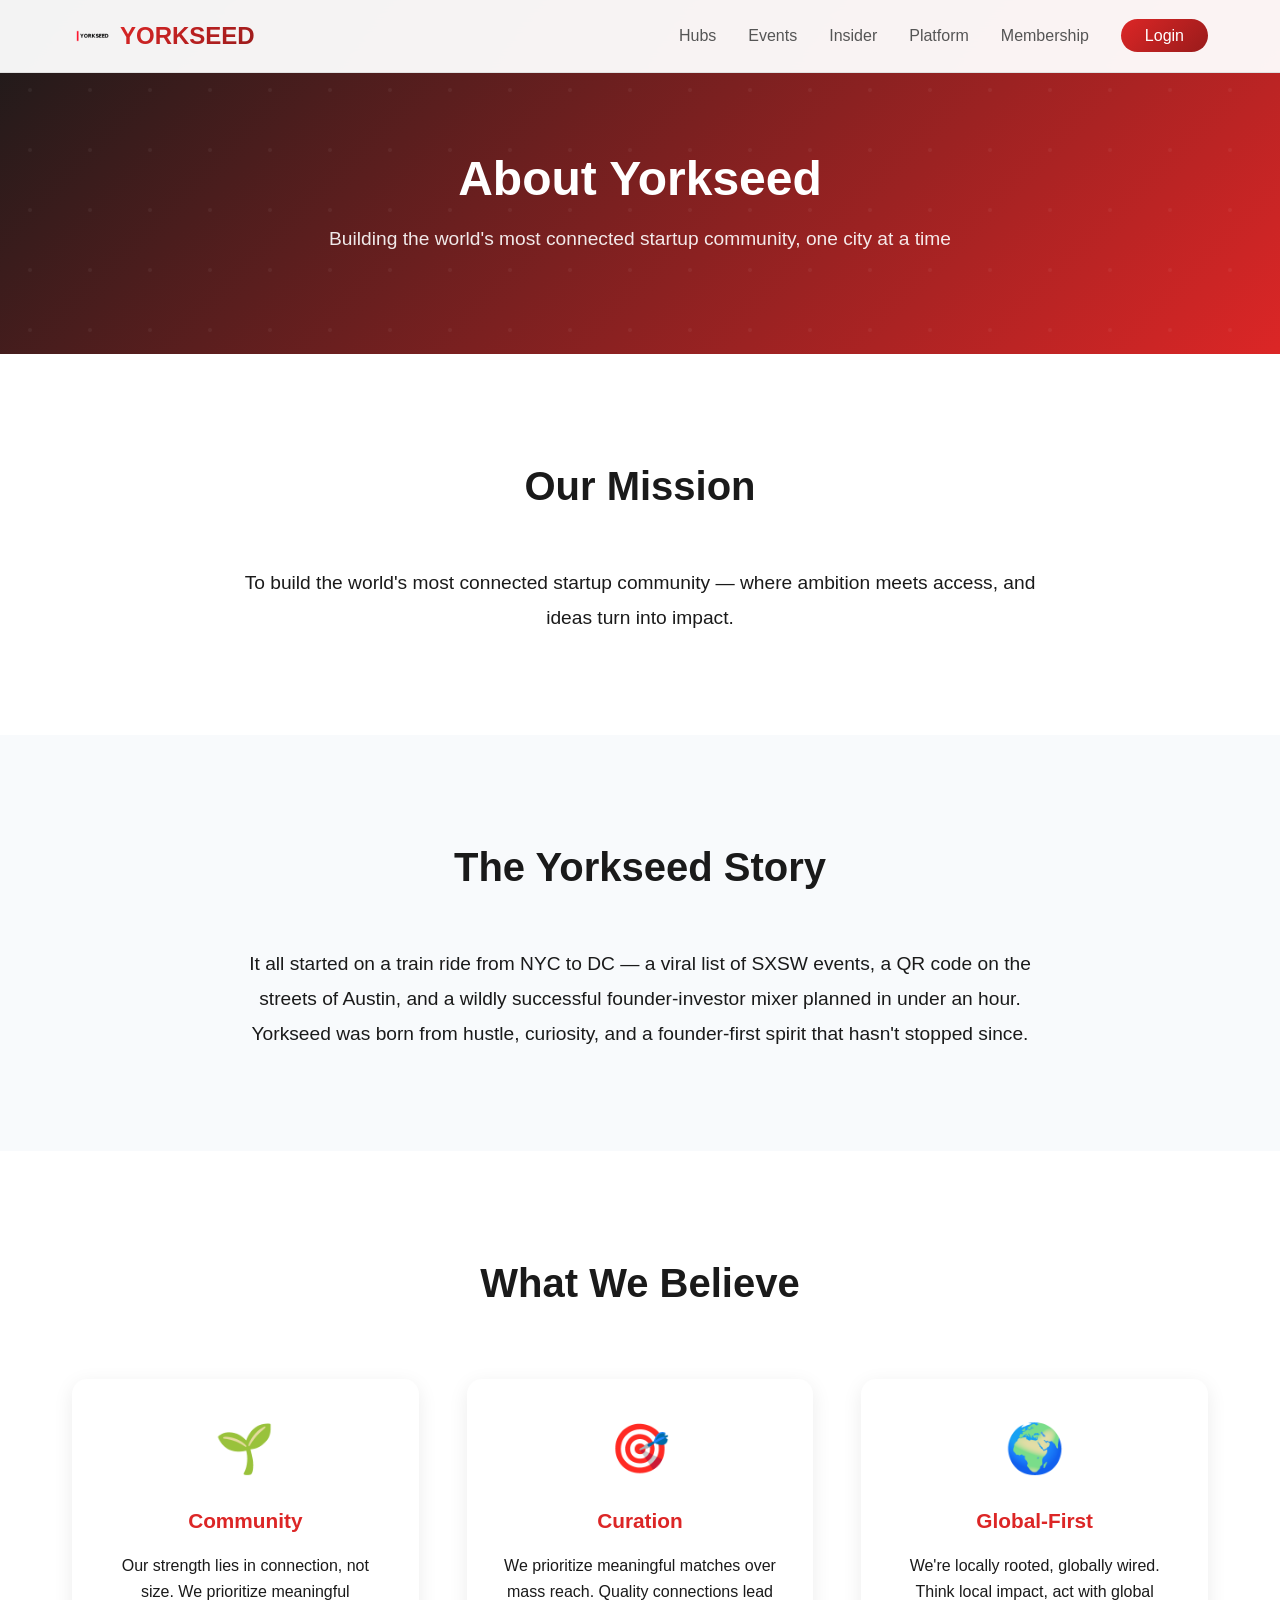
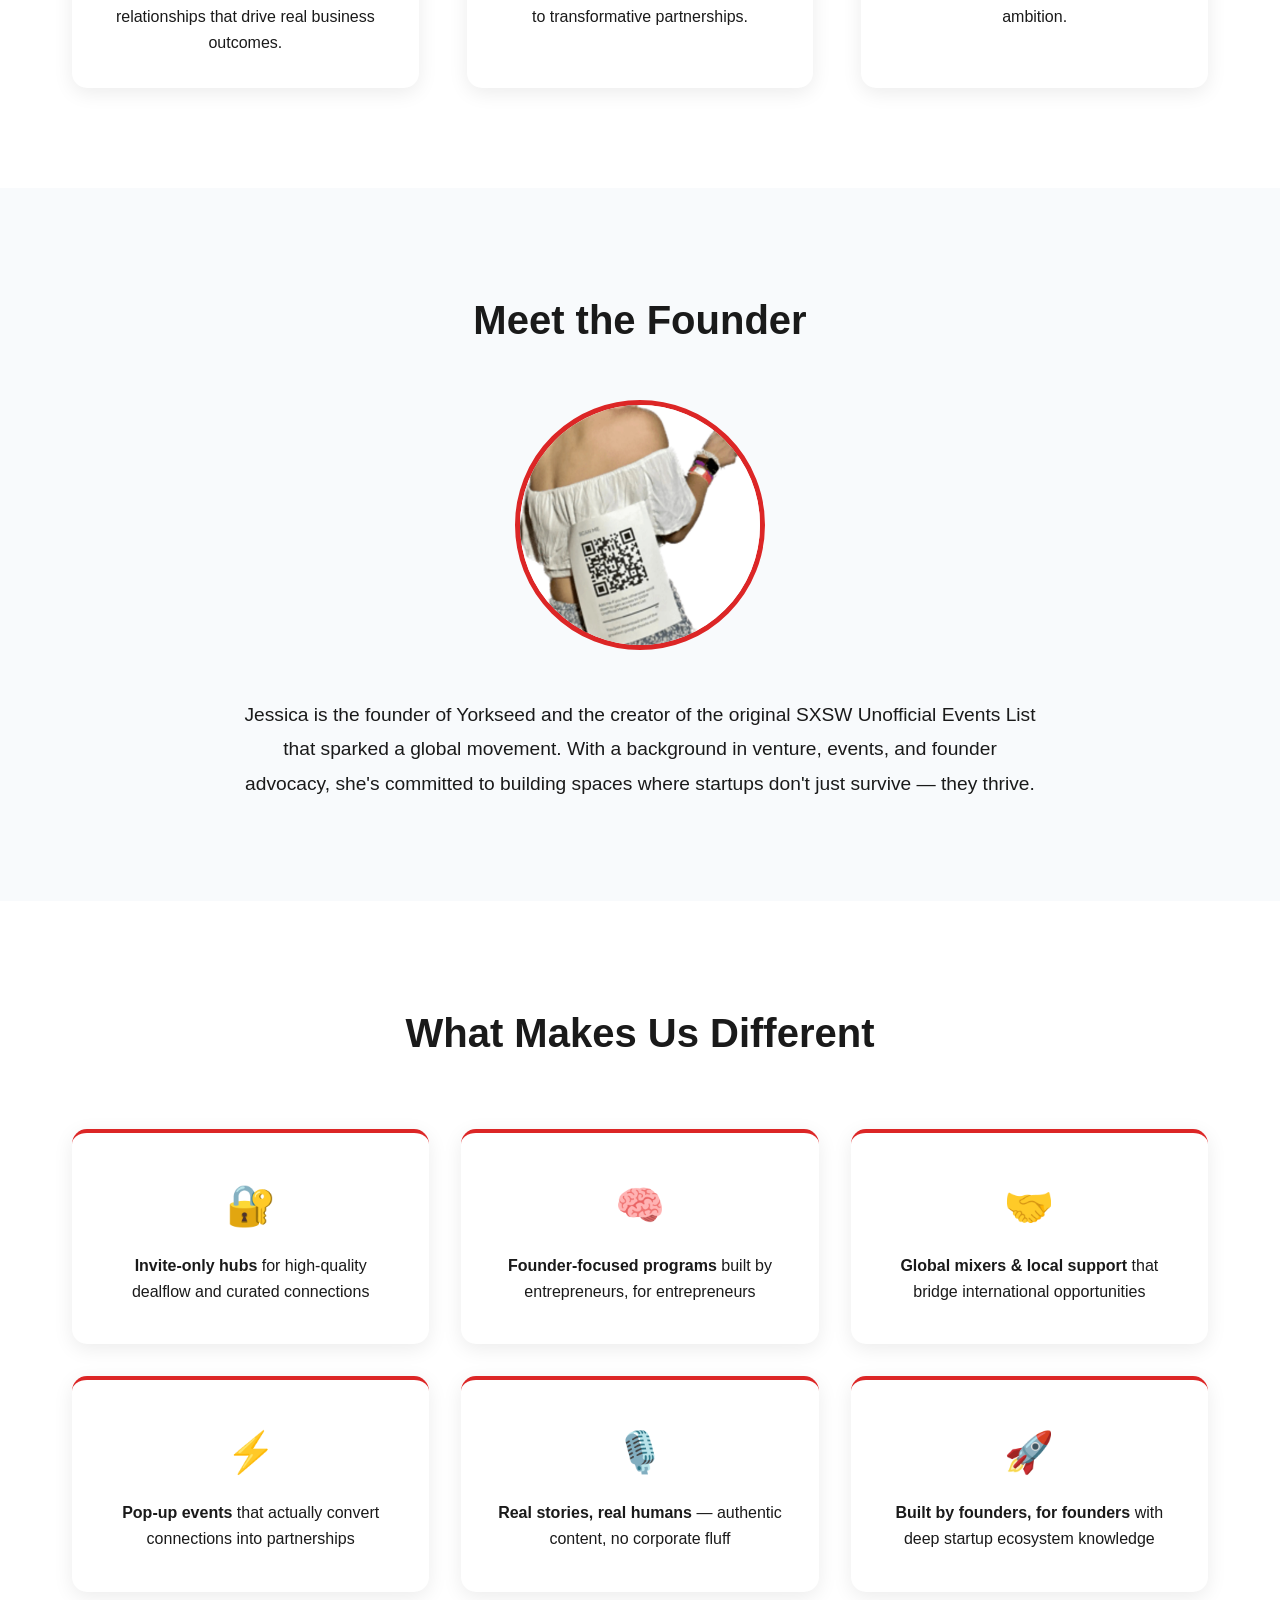
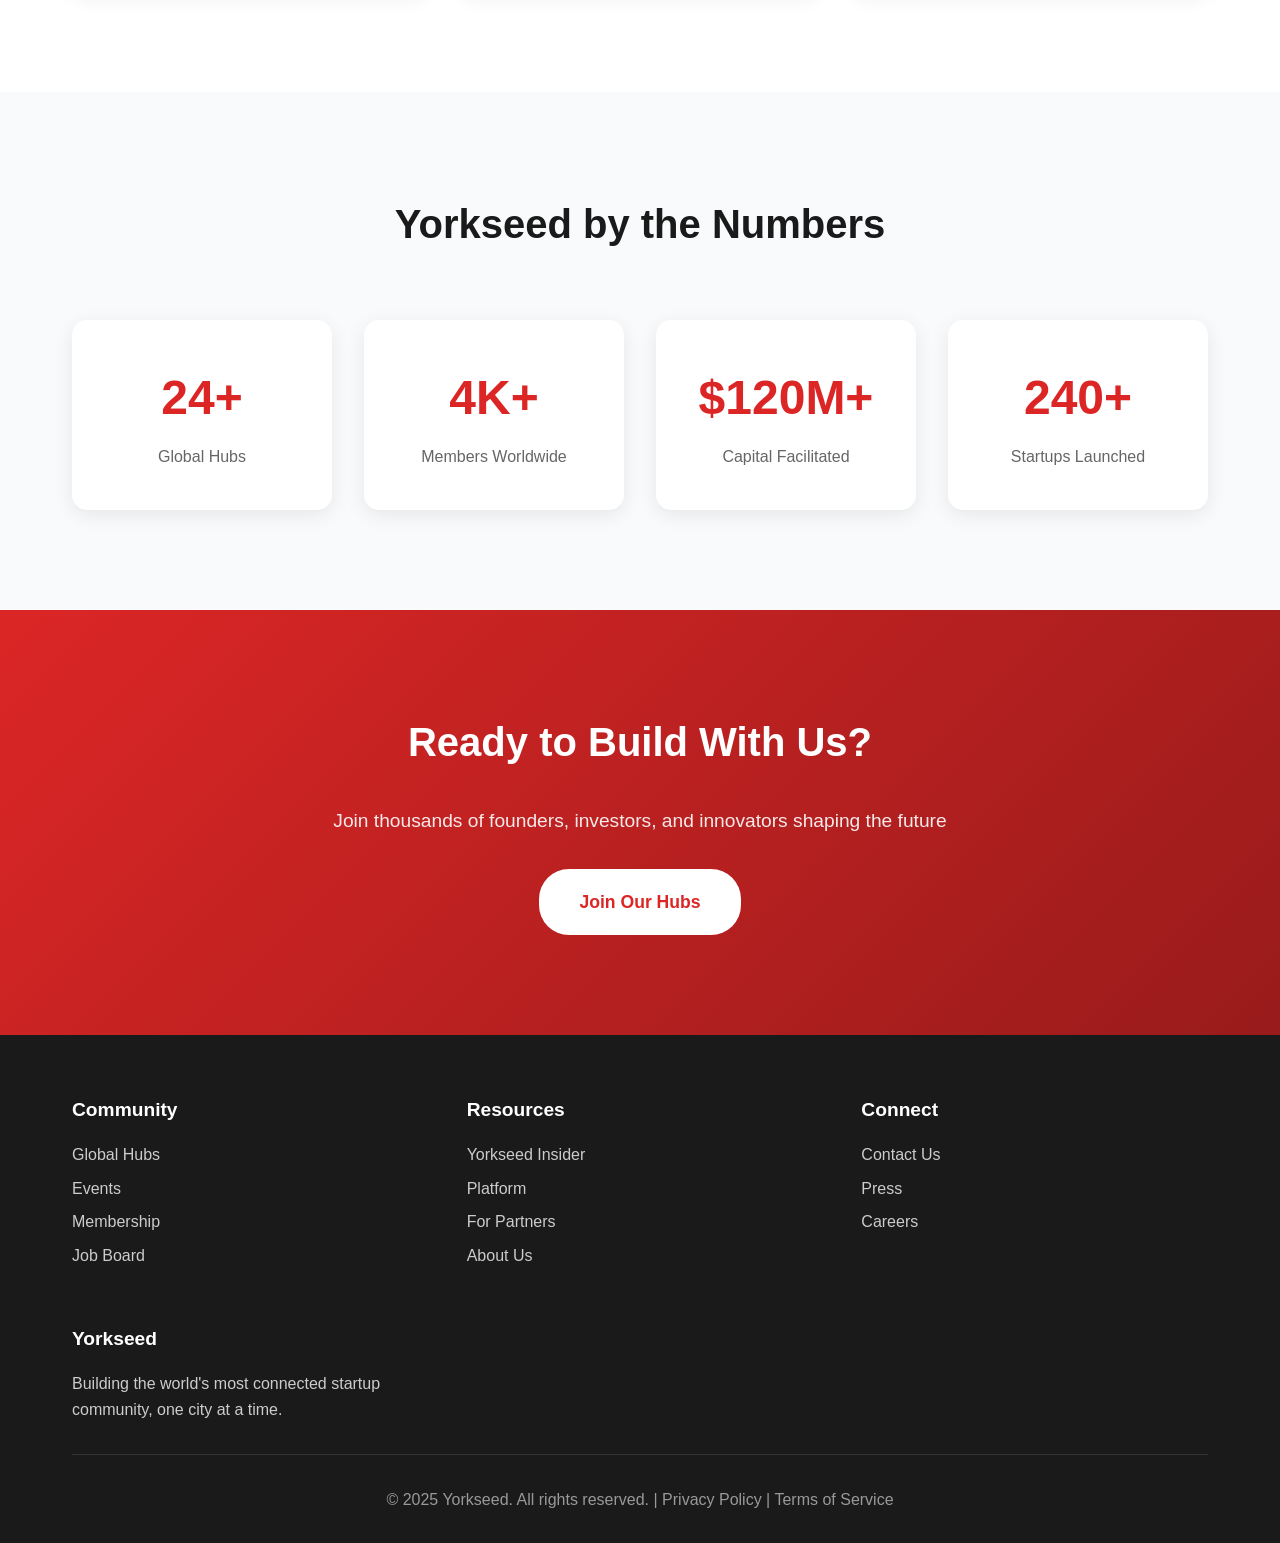
==== about.html @ a4220e88 "Update about.html" ====
<!DOCTYPE html>
<html lang="en">
<head>
    <meta charset="UTF-8">
    <meta name="viewport" content="width=device-width, initial-scale=1.0">
    <title>About | Yorkseed</title>
    <style>
        * {
            margin: 0;
            padding: 0;
            box-sizing: border-box;
        }

        body {
            font-family: 'Inter', -apple-system, BlinkMacSystemFont, sans-serif;
            line-height: 1.6;
            color: #1a1a1a;
            overflow-x: hidden;
        }

        /* Header */
        .header {
            position: fixed;
            top: 0;
            width: 100%;
            background: rgba(255, 255, 255, 0.95);
            backdrop-filter: blur(20px);
            border-bottom: 1px solid #e0e0e0;
            z-index: 1000;
            padding: 1rem 0;
            transition: all 0.3s ease;
        }

        .nav-container {
            max-width: 1200px;
            margin: 0 auto;
            display: flex;
            justify-content: space-between;
            align-items: center;
            padding: 0 2rem;
        }

        .logo {
            display: flex;
            align-items: center;
            font-size: 1.5rem;
            font-weight: 700;
            text-decoration: none;
        }

        .logo img {
            height: 40px;
            width: auto;
            margin-right: 0.5rem;
            transition: all 0.3s ease;
        }

        .logo img:hover {
            transform: scale(1.05);
        }

        .logo-text {
            background: linear-gradient(135deg, #dc2626 0%, #991b1b 100%);
            -webkit-background-clip: text;
            -webkit-text-fill-color: transparent;
            background-clip: text;
        }

        .nav-links {
            display: flex;
            list-style: none;
            gap: 2rem;
            align-items: center;
        }

        .nav-links a {
            text-decoration: none;
            color: #555;
            font-weight: 500;
            transition: color 0.3s ease;
            position: relative;
        }

        .nav-links a:hover {
            color: #dc2626;
        }

        .nav-links a::after {
            content: '';
            position: absolute;
            width: 0;
            height: 2px;
            bottom: -5px;
            left: 50%;
            background: linear-gradient(135deg, #dc2626 0%, #991b1b 100%);
            transition: all 0.3s ease;
            transform: translateX(-50%);
        }

        .nav-links a:hover::after {
            width: 100%;
        }

        .login-btn {
            background: linear-gradient(135deg, #dc2626 0%, #991b1b 100%);
            color: white !important;
            padding: 0.5rem 1.5rem;
            border-radius: 25px;
            transition: all 0.3s ease;
            border: none;
            cursor: pointer;
        }

        .login-btn:hover {
            transform: translateY(-2px);
            box-shadow: 0 10px 25px rgba(220, 38, 38, 0.3);
        }

        /* Page Hero */
        .page-hero {
            background: linear-gradient(135deg, #1a1a1a 0%, #dc2626 100%);
            color: white;
            padding: 150px 0 100px;
            text-align: center;
            position: relative;
            overflow: hidden;
        }

        .page-hero::before {
            content: '';
            position: absolute;
            top: 0;
            left: 0;
            right: 0;
            bottom: 0;
            background: url("data:image/svg+xml,%3Csvg width='60' height='60' viewBox='0 0 60 60' xmlns='http://www.w3.org/2000/svg'%3E%3Cg fill='none' fill-rule='evenodd'%3E%3Cg fill='%23ffffff' fill-opacity='0.05'%3E%3Ccircle cx='30' cy='30' r='2'/%3E%3C/g%3E%3C/g%3E%3C/svg%3E");
            animation: float 20s ease-in-out infinite;
        }

        @keyframes float {
            0%, 100% { transform: translateY(0px); }
            50% { transform: translateY(-20px); }
        }

        .page-hero-content {
            max-width: 800px;
            margin: 0 auto;
            padding: 0 2rem;
            position: relative;
            z-index: 2;
        }

        .page-hero h1 {
            font-size: 3rem;
            font-weight: 700;
            margin-bottom: 1rem;
            line-height: 1.2;
        }

        .page-hero p {
            font-size: 1.2rem;
            opacity: 0.9;
        }

        /* Sections */
        section {
            padding: 100px 0;
        }

        .container {
            max-width: 1200px;
            margin: 0 auto;
            padding: 0 2rem;
        }

        .section-title {
            text-align: center;
            font-size: 2.5rem;
            font-weight: 700;
            margin-bottom: 3rem;
            color: #1a1a1a;
        }

        .section-light {
            background: #f8fafc;
        }

        .section-dark {
            background: #1a1a1a;
            color: white;
        }

        .section-dark .section-title {
            color: white;
        }

        .mission-text, .story-text, .beliefs-text, .bio-text {
            max-width: 800px;
            margin: 0 auto;
            font-size: 1.2rem;
            text-align: center;
            line-height: 1.8;
        }

        .beliefs-grid {
            display: grid;
            grid-template-columns: repeat(auto-fit, minmax(280px, 1fr));
            gap: 3rem;
            margin-top: 4rem;
        }

        .belief-card {
            text-align: center;
            padding: 2rem;
            background: white;
            border-radius: 15px;
            box-shadow: 0 5px 20px rgba(0, 0, 0, 0.08);
            transition: all 0.3s ease;
        }

        .belief-card:hover {
            transform: translateY(-5px);
            box-shadow: 0 15px 40px rgba(0, 0, 0, 0.15);
        }

        .belief-icon {
            font-size: 3rem;
            margin-bottom: 1rem;
        }

        .belief-title {
            font-size: 1.3rem;
            font-weight: 600;
            color: #dc2626;
            margin-bottom: 1rem;
        }

        .founder-section {
            display: flex;
            flex-direction: column;
            align-items: center;
            text-align: center;
            gap: 3rem;
            max-width: 800px;
            margin: 0 auto;
        }

        .founder-section img {
            width: 250px;
            height: 250px;
            object-fit: cover;
            border-radius: 50%;
            border: 5px solid #dc2626;
            transition: all 0.3s ease;
        }

        .founder-section img:hover {
            transform: scale(1.05);
            box-shadow: 0 15px 40px rgba(220, 38, 38, 0.3);
        }

        .differentiators-grid {
            display: grid;
            grid-template-columns: repeat(auto-fit, minmax(300px, 1fr));
            gap: 2rem;
            margin-top: 4rem;
        }

        .diff-card {
            background: white;
            border-radius: 15px;
            padding: 2.5rem 2rem;
            box-shadow: 0 5px 20px rgba(0, 0, 0, 0.08);
            text-align: center;
            transition: all 0.3s ease;
            border-top: 4px solid #dc2626;
        }

        .diff-card:hover {
            transform: translateY(-5px);
            box-shadow: 0 15px 40px rgba(0, 0, 0, 0.15);
        }

        .diff-card::before {
            content: attr(data-icon);
            font-size: 2.5rem;
            display: block;
            margin-bottom: 1rem;
        }

        .stats-grid {
            display: grid;
            grid-template-columns: repeat(auto-fit, minmax(250px, 1fr));
            gap: 2rem;
            text-align: center;
            margin-top: 4rem;
        }

        .stat-item {
            background: white;
            padding: 2.5rem 2rem;
            border-radius: 15px;
            box-shadow: 0 5px 20px rgba(0, 0, 0, 0.08);
            transition: all 0.3s ease;
        }

        .stat-item:hover {
            transform: translateY(-5px);
            box-shadow: 0 15px 40px rgba(0, 0, 0, 0.15);
        }

        .stat-number {
            display: block;
            font-size: 3rem;
            color: #dc2626;
            font-weight: 700;
            margin-bottom: 0.5rem;
        }

        .stat-label {
            color: #666;
            font-weight: 500;
            font-size: 1rem;
        }

        .cta-section {
            background: linear-gradient(135deg, #dc2626 0%, #991b1b 100%);
            color: white;
            text-align: center;
            padding: 100px 0;
        }

        .cta-section .section-title {
            color: white;
            margin-bottom: 2rem;
        }

        .cta-btn {
            background: white;
            color: #dc2626;
            padding: 1.2rem 2.5rem;
            border: none;
            border-radius: 30px;
            font-size: 1.1rem;
            font-weight: 600;
            cursor: pointer;
            transition: all 0.3s ease;
            text-decoration: none;
            display: inline-block;
        }

        .cta-btn:hover {
            transform: translateY(-3px);
            box-shadow: 0 15px 35px rgba(0, 0, 0, 0.2);
        }

        /* Footer */
        .footer {
            background: #1a1a1a;
            color: white;
            padding: 60px 0 30px;
        }

        .footer-content {
            display: grid;
            grid-template-columns: repeat(auto-fit, minmax(250px, 1fr));
            gap: 3rem;
            margin-bottom: 2rem;
        }

        .footer-section h3 {
            font-size: 1.2rem;
            font-weight: 600;
            margin-bottom: 1rem;
            color: white;
        }

        .footer-section ul {
            list-style: none;
        }

        .footer-section ul li {
            margin-bottom: 0.5rem;
        }

        .footer-section ul li a {
            color: #ccc;
            text-decoration: none;
            transition: color 0.3s ease;
        }

        .footer-section ul li a:hover {
            color: #dc2626;
        }

        .footer-bottom {
            border-top: 1px solid #333;
            padding-top: 2rem;
            text-align: center;
            color: #999;
        }

        /* Mobile Responsive */
        @media (max-width: 768px) {
            .nav-links {
                display: none;
            }

            .page-hero h1 {
                font-size: 2.5rem;
            }

            .founder-section {
                flex-direction: column;
            }

            .founder-section img {
                width: 200px;
                height: 200px;
            }

            .beliefs-grid,
            .differentiators-grid,
            .stats-grid {
                grid-template-columns: 1fr;
            }
        }
    </style>
</head>
<body>
    <!-- Header -->
    <header class="header">
        <div class="nav-container">
            <a href="index.html" class="logo">
                <img src="DF3EE29E-8CE9-4C8E-8F29-561E04EF309B-3.PNG" alt="Yorkseed Logo">
                <span class="logo-text">YORKSEED</span>
            </a>
            <nav>
                <ul class="nav-links">
                    <li><a href="hubs.html">Hubs</a></li>
                    <li><a href="events.html">Events</a></li>
                    <li><a href="insider.html">Insider</a></li>
                    <li><a href="platform.html">Platform</a></li>
                    <li><a href="membership.html">Membership</a></li>
                    <li><a href="login.html" class="login-btn">Login</a></li>
                </ul>
            </nav>
        </div>
    </header>

    <!-- Page Hero -->
    <section class="page-hero">
        <div class="page-hero-content">
            <h1>About Yorkseed</h1>
            <p>Building the world's most connected startup community, one city at a time</p>
        </div>
    </section>

    <!-- Mission Statement -->
    <section>
        <div class="container">
            <h2 class="section-title">Our Mission</h2>
            <p class="mission-text">To build the world's most connected startup community — where ambition meets access, and ideas turn into impact.</p>
        </div>
    </section>

    <!-- Yorkseed Story -->
    <section class="section-light">
        <div class="container">
            <h2 class="section-title">The Yorkseed Story</h2>
            <p class="story-text">It all started on a train ride from NYC to DC — a viral list of SXSW events, a QR code on the streets of Austin, and a wildly successful founder-investor mixer planned in under an hour. Yorkseed was born from hustle, curiosity, and a founder-first spirit that hasn't stopped since.</p>
        </div>
    </section>

    <!-- What We Believe -->
    <section>
        <div class="container">
            <h2 class="section-title">What We Believe</h2>
            <div class="beliefs-grid">
                <div class="belief-card">
                    <div class="belief-icon">🌱</div>
                    <div class="belief-title">Community</div>
                    <p>Our strength lies in connection, not size. We prioritize meaningful relationships that drive real business outcomes.</p>
                </div>
                <div class="belief-card">
                    <div class="belief-icon">🎯</div>
                    <div class="belief-title">Curation</div>
                    <p>We prioritize meaningful matches over mass reach. Quality connections lead to transformative partnerships.</p>
                </div>
                <div class="belief-card">
                    <div class="belief-icon">🌍</div>
                    <div class="belief-title">Global-First</div>
                    <p>We're locally rooted, globally wired. Think local impact, act with global ambition.</p>
                </div>
            </div>
        </div>
    </section>

    <!-- Meet the Founder -->
    <section class="section-light">
        <div class="container">
            <h2 class="section-title">Meet the Founder</h2>
            <div class="founder-section">
                <img src="Founder photo copy.jpeg" alt="Jessica - Founder of Yorkseed">
                <p class="bio-text">Jessica is the founder of Yorkseed and the creator of the original SXSW Unofficial Events List that sparked a global movement. With a background in venture, events, and founder advocacy, she's committed to building spaces where startups don't just survive — they thrive.</p>
            </div>
        </div>
    </section>

    <!-- What Makes Us Different -->
    <section>
        <div class="container">
            <h2 class="section-title">What Makes Us Different</h2>
            <div class="differentiators-grid">
                <div class="diff-card" data-icon="🔐">
                    <strong>Invite-only hubs</strong> for high-quality dealflow and curated connections
                </div>
                <div class="diff-card" data-icon="🧠">
                    <strong>Founder-focused programs</strong> built by entrepreneurs, for entrepreneurs
                </div>
                <div class="diff-card" data-icon="🤝">
                    <strong>Global mixers & local support</strong> that bridge international opportunities
                </div>
                <div class="diff-card" data-icon="⚡">
                    <strong>Pop-up events</strong> that actually convert connections into partnerships
                </div>
                <div class="diff-card" data-icon="🎙️">
                    <strong>Real stories, real humans</strong> — authentic content, no corporate fluff
                </div>
                <div class="diff-card" data-icon="🚀">
                    <strong>Built by founders, for founders</strong> with deep startup ecosystem knowledge
                </div>
            </div>
        </div>
    </section>

    <!-- Yorkseed by the Numbers -->
    <section class="section-light">
        <div class="container">
            <h2 class="section-title">Yorkseed by the Numbers</h2>
            <div class="stats-grid">
                <div class="stat-item">
                    <span class="stat-number">50+</span>
                    <span class="stat-label">Global Hubs</span>
                </div>
                <div class="stat-item">
                    <span class="stat-number">10K+</span>
                    <span class="stat-label">Members Worldwide</span>
                </div>
                <div class="stat-item">
                    <span class="stat-number">$250M+</span>
                    <span class="stat-label">Capital Facilitated</span>
                </div>
                <div class="stat-item">
                    <span class="stat-number">500+</span>
                    <span class="stat-label">Startups Launched</span>
                </div>
            </div>
        </div>
    </section>

    <!-- CTA -->
    <section class="cta-section">
        <div class="container">
            <h2 class="section-title">Ready to Build With Us?</h2>
            <p style="font-size: 1.2rem; margin-bottom: 2rem; opacity: 0.9;">Join thousands of founders, investors, and innovators shaping the future</p>
            <a href="hubs.html" class="cta-btn">Join Our Hubs</a>
        </div>
    </section>

    <!-- Footer -->
    <footer class="footer">
        <div class="container">
            <div class="footer-content">
                <div class="footer-section">
                    <h3>Community</h3>
                    <ul>
                        <li><a href="hubs.html">Global Hubs</a></li>
                        <li><a href="events.html">Events</a></li>
                        <li><a href="membership.html">Membership</a></li>
                        <li><a href="jobs.html">Job Board</a></li>
                    </ul>
                </div>
                <div class="footer-section">
                    <h3>Resources</h3>
                    <ul>
                        <li><a href="insider.html">Yorkseed Insider</a></li>
                        <li><a href="platform.html">Platform</a></li>
                        <li><a href="partners.html">For Partners</a></li>
                        <li><a href="about.html">About Us</a></li>
                    </ul>
                </div>
                <div class="footer-section">
                    <h3>Connect</h3>
                    <ul>
                        <li><a href="contact.html">Contact Us</a></li>
                        <li><a href="press.html">Press</a></li>
                        <li><a href="careers.html">Careers</a></li>
                    </ul>
                </div>
                <div class="footer-section">
                    <h3>Yorkseed</h3>
                    <p style="color: #ccc; line-height: 1.6;">Building the world's most connected startup community, one city at a time.</p>
                </div>
            </div>
            <div class="footer-bottom">
                <p>&copy; 2025 Yorkseed. All rights reserved. | Privacy Policy | Terms of Service</p>
            </div>
        </div>
    </footer>

    <script>
        // Header scroll effect
        window.addEventListener('scroll', function() {
            const header = document.querySelector('.header');
            if (window.scrollY > 100) {
                header.style.background = 'rgba(255, 255, 255, 0.98)';
                header.style.boxShadow = '0 2px 20px rgba(0, 0, 0, 0.1)';
            } else {
                header.style.background = 'rgba(255, 255, 255, 0.95)';
                header.style.boxShadow = 'none';
            }
        });

        // Smooth scrolling for navigation links
        document.querySelectorAll('a[href^="#"]').forEach(anchor => {
            anchor.addEventListener('click', function (e) {
                e.preventDefault();
                const target = document.querySelector(this.getAttribute('href'));
                if (target) {
                    target.scrollIntoView({
                        behavior: 'smooth',
                        block: 'start'
                    });
                }
            });
        });

        // Animated counters for stats
        function animateCounters() {
            const counters = document.querySelectorAll('.stat-number');
            counters.forEach(counter => {
                const target = parseInt(counter.textContent.replace(/\D/g, ''));
                const increment = target / 100;
                let current = 0;
                
                const timer = setInterval(() => {
                    current += increment;
                    if (current >= target) {
                        counter.textContent = counter.textContent.replace(/\d+/, target);
                        clearInterval(timer);
                    } else {
                        counter.textContent = counter.textContent.replace(/\d+/, Math.floor(current));
                    }
                }, 20);
            });
        }

        // Trigger counter animation when stats section is visible
        const observer = new IntersectionObserver((entries) => {
            entries.forEach(entry => {
                if (entry.isIntersecting) {
                    animateCounters();
                    observer.unobserve(entry.target);
                }
            });
        });

        const statsSection = document.querySelector('.stats-grid');
        if (statsSection) {
            observer.observe(statsSection.parentElement);
        }
    </script>
</body>
</html>
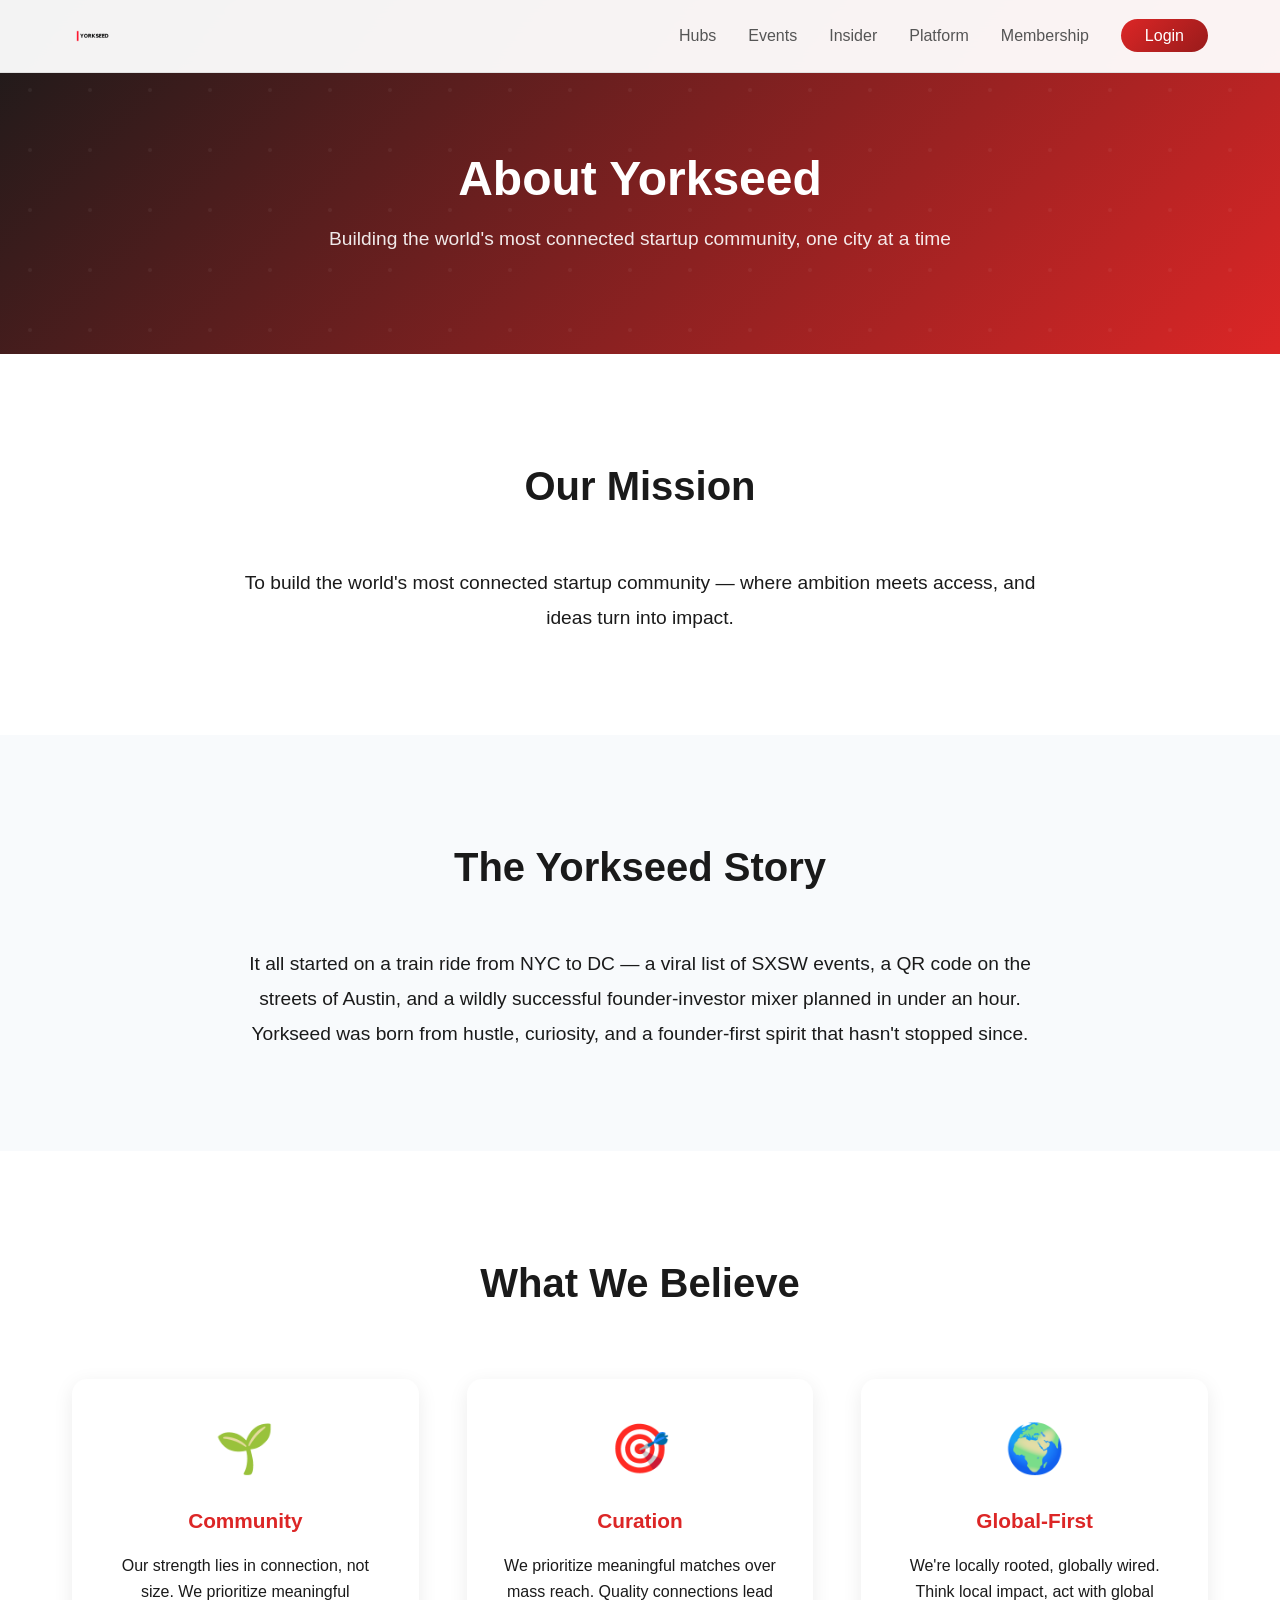
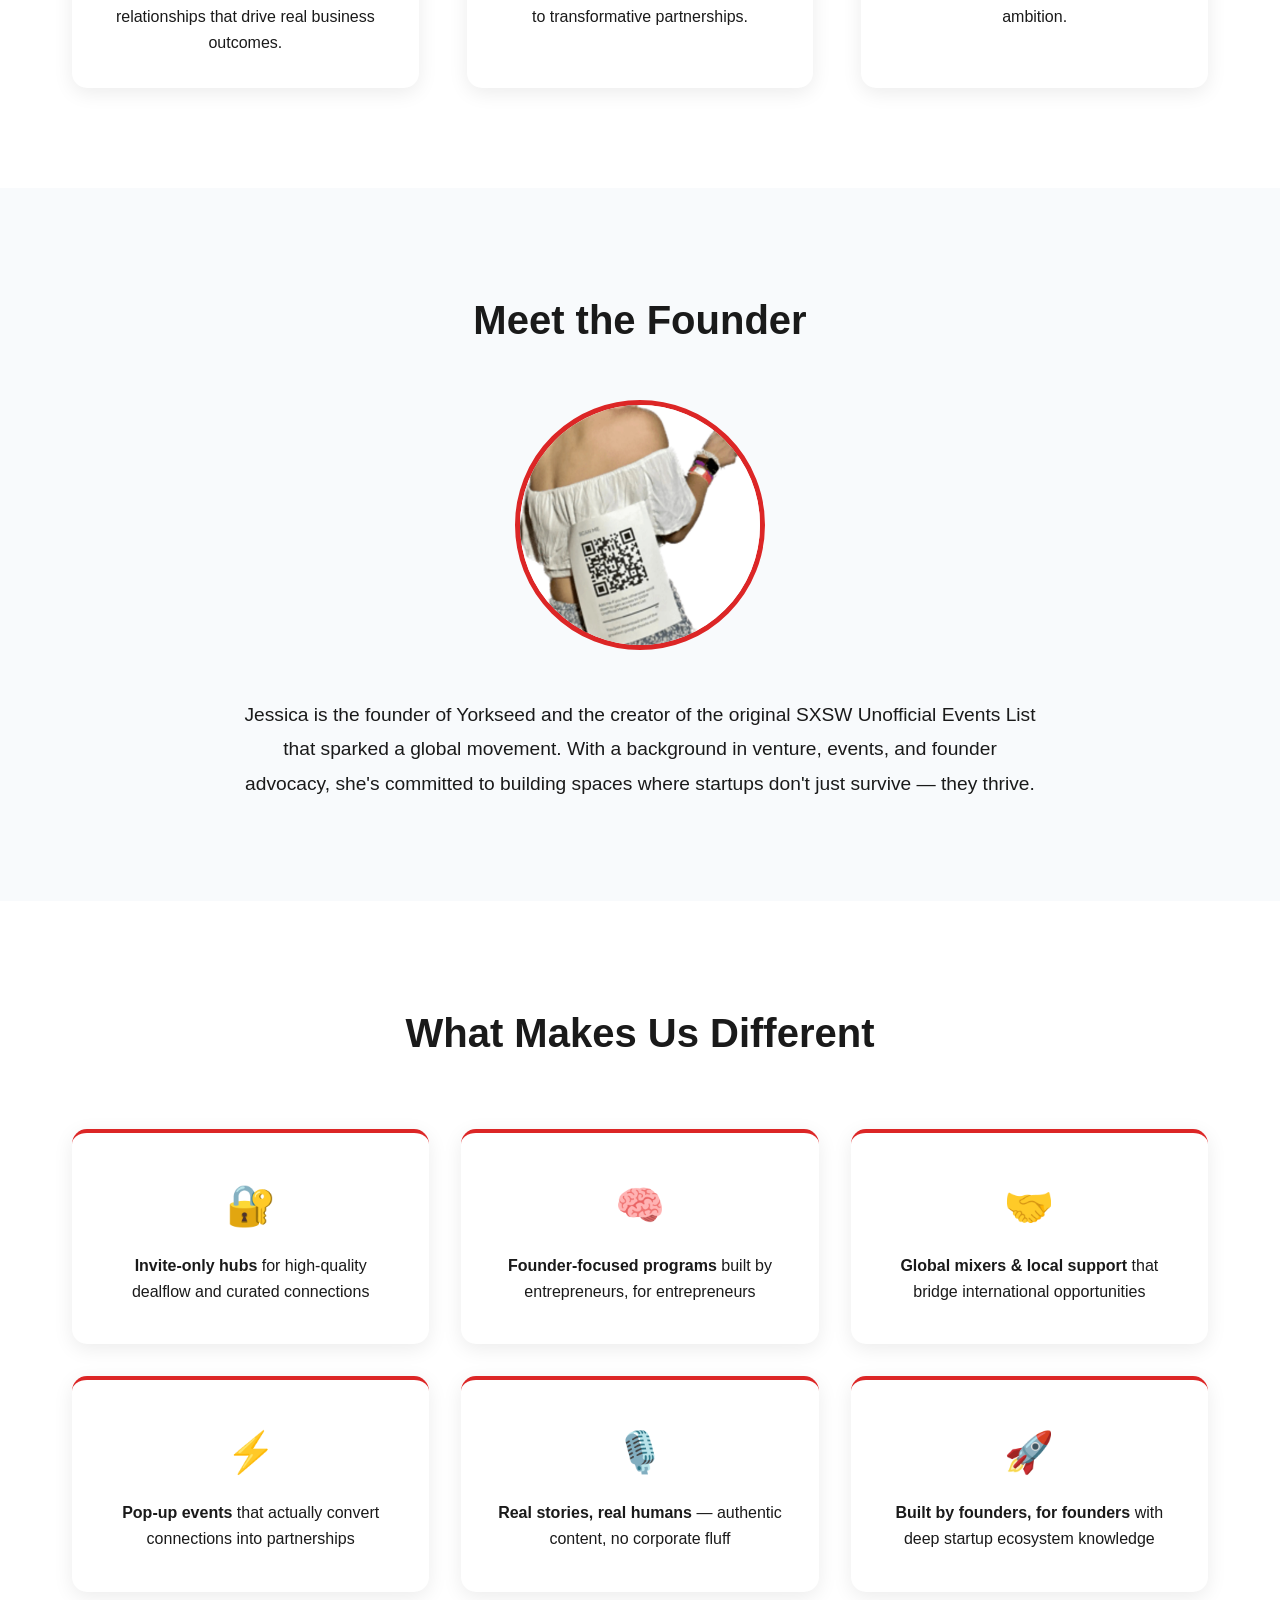
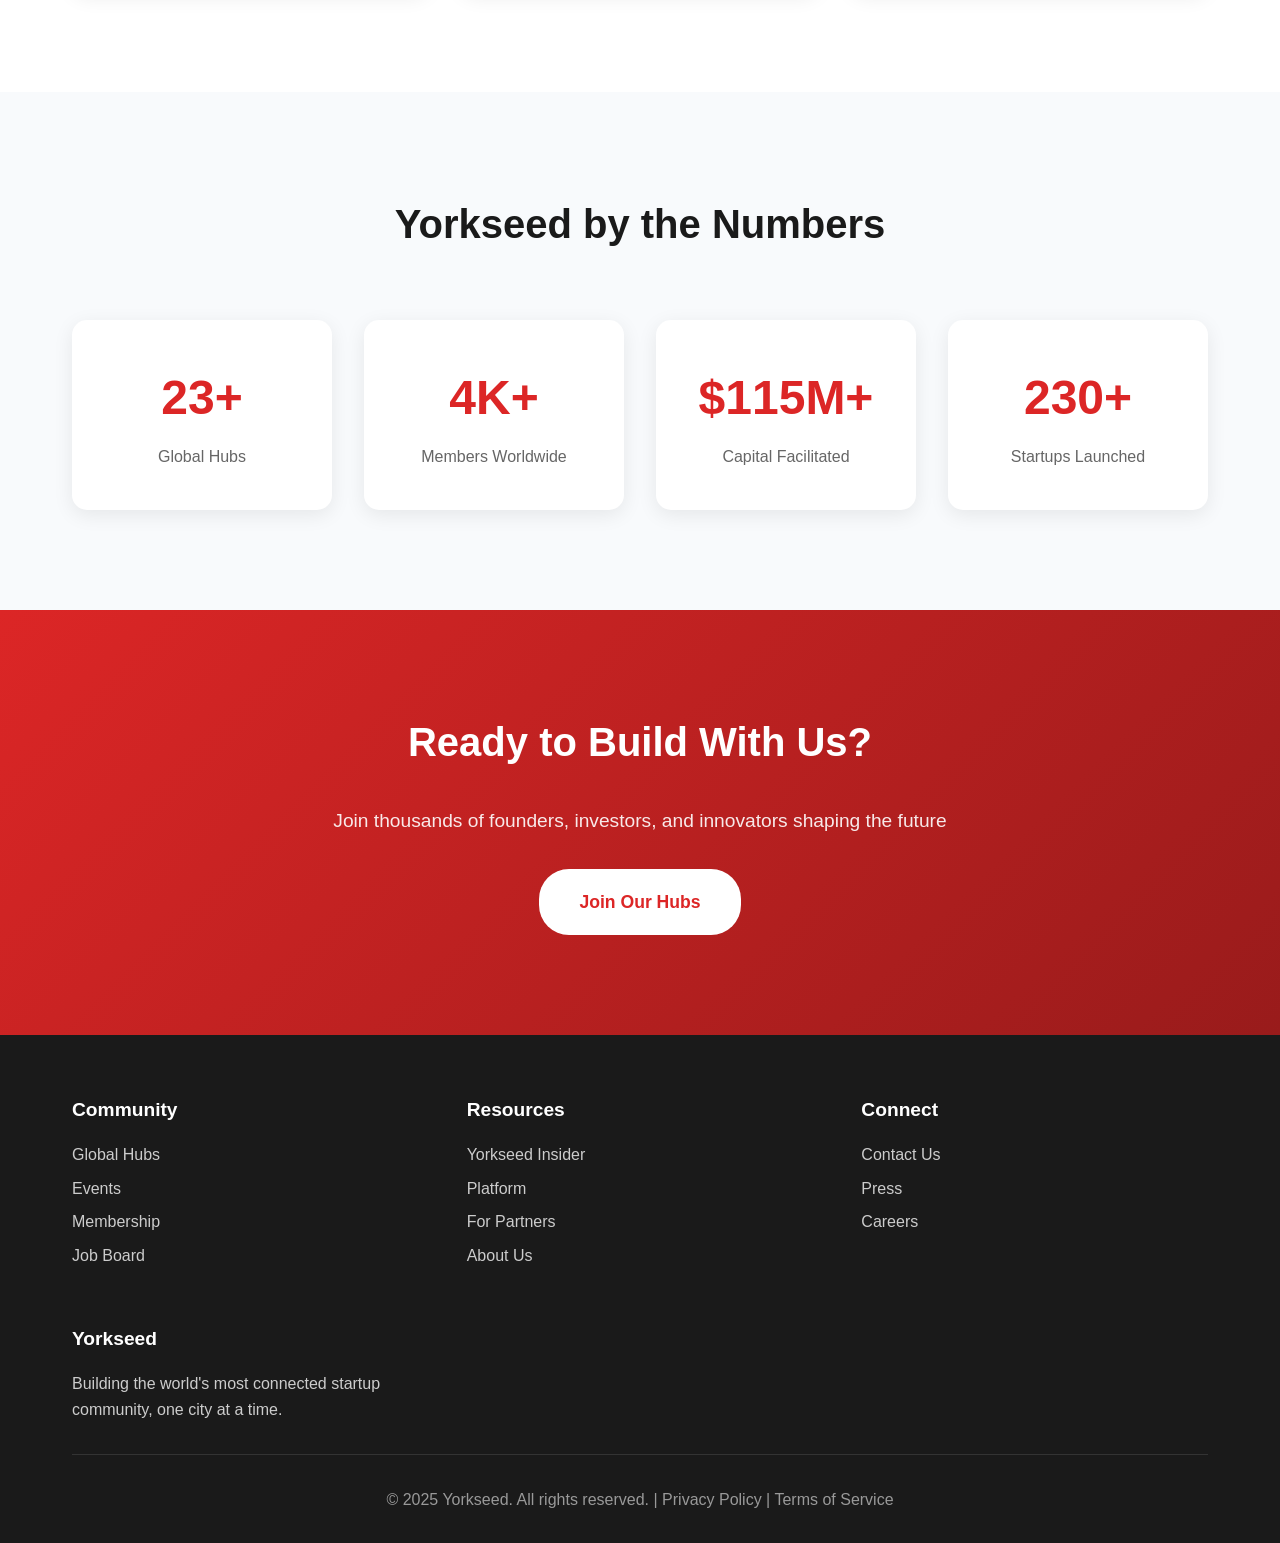
==== commit 7eb651c5: "Update about.html" ====
--- a/about.html
+++ b/about.html
@@ -433,7 +433,6 @@
         <div class="nav-container">
             <a href="index.html" class="logo">
                 <img src="DF3EE29E-8CE9-4C8E-8F29-561E04EF309B-3.PNG" alt="Yorkseed Logo">
-                <span class="logo-text">YORKSEED</span>
             </a>
             <nav>
                 <ul class="nav-links">
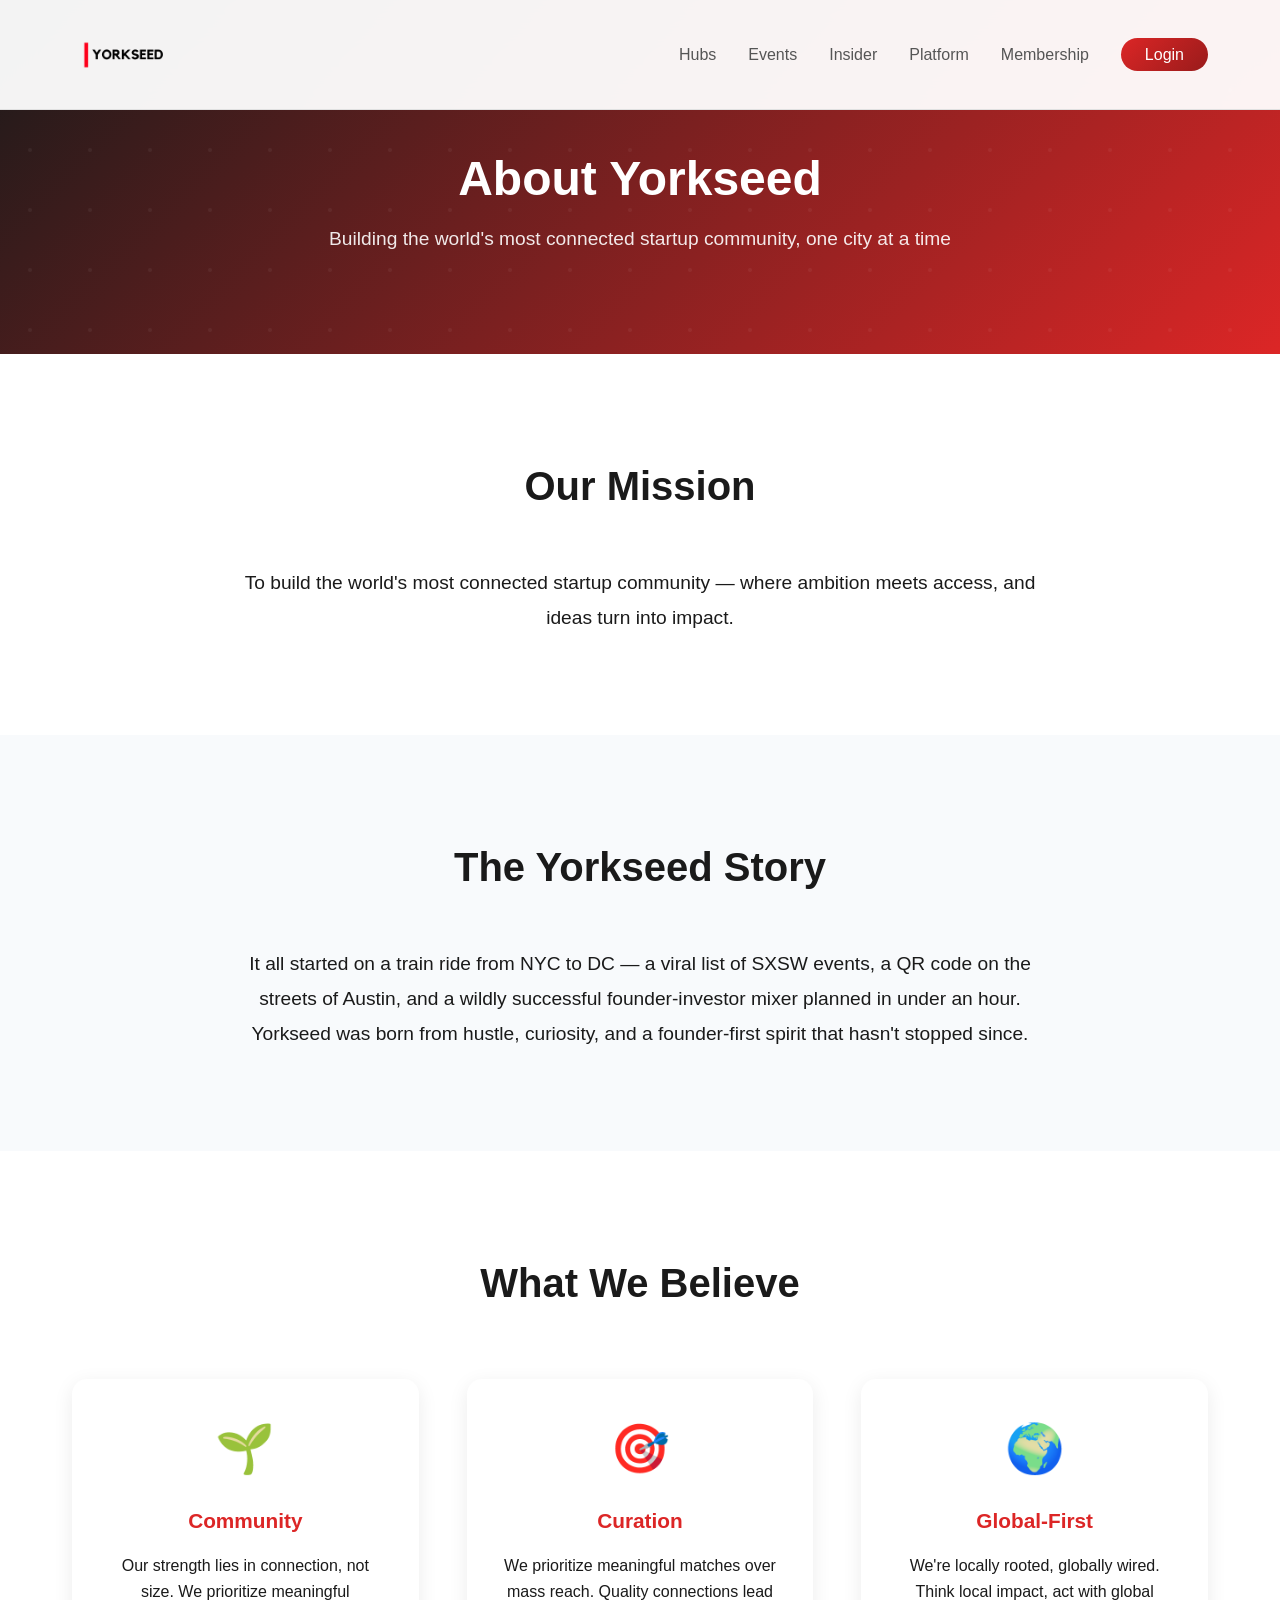
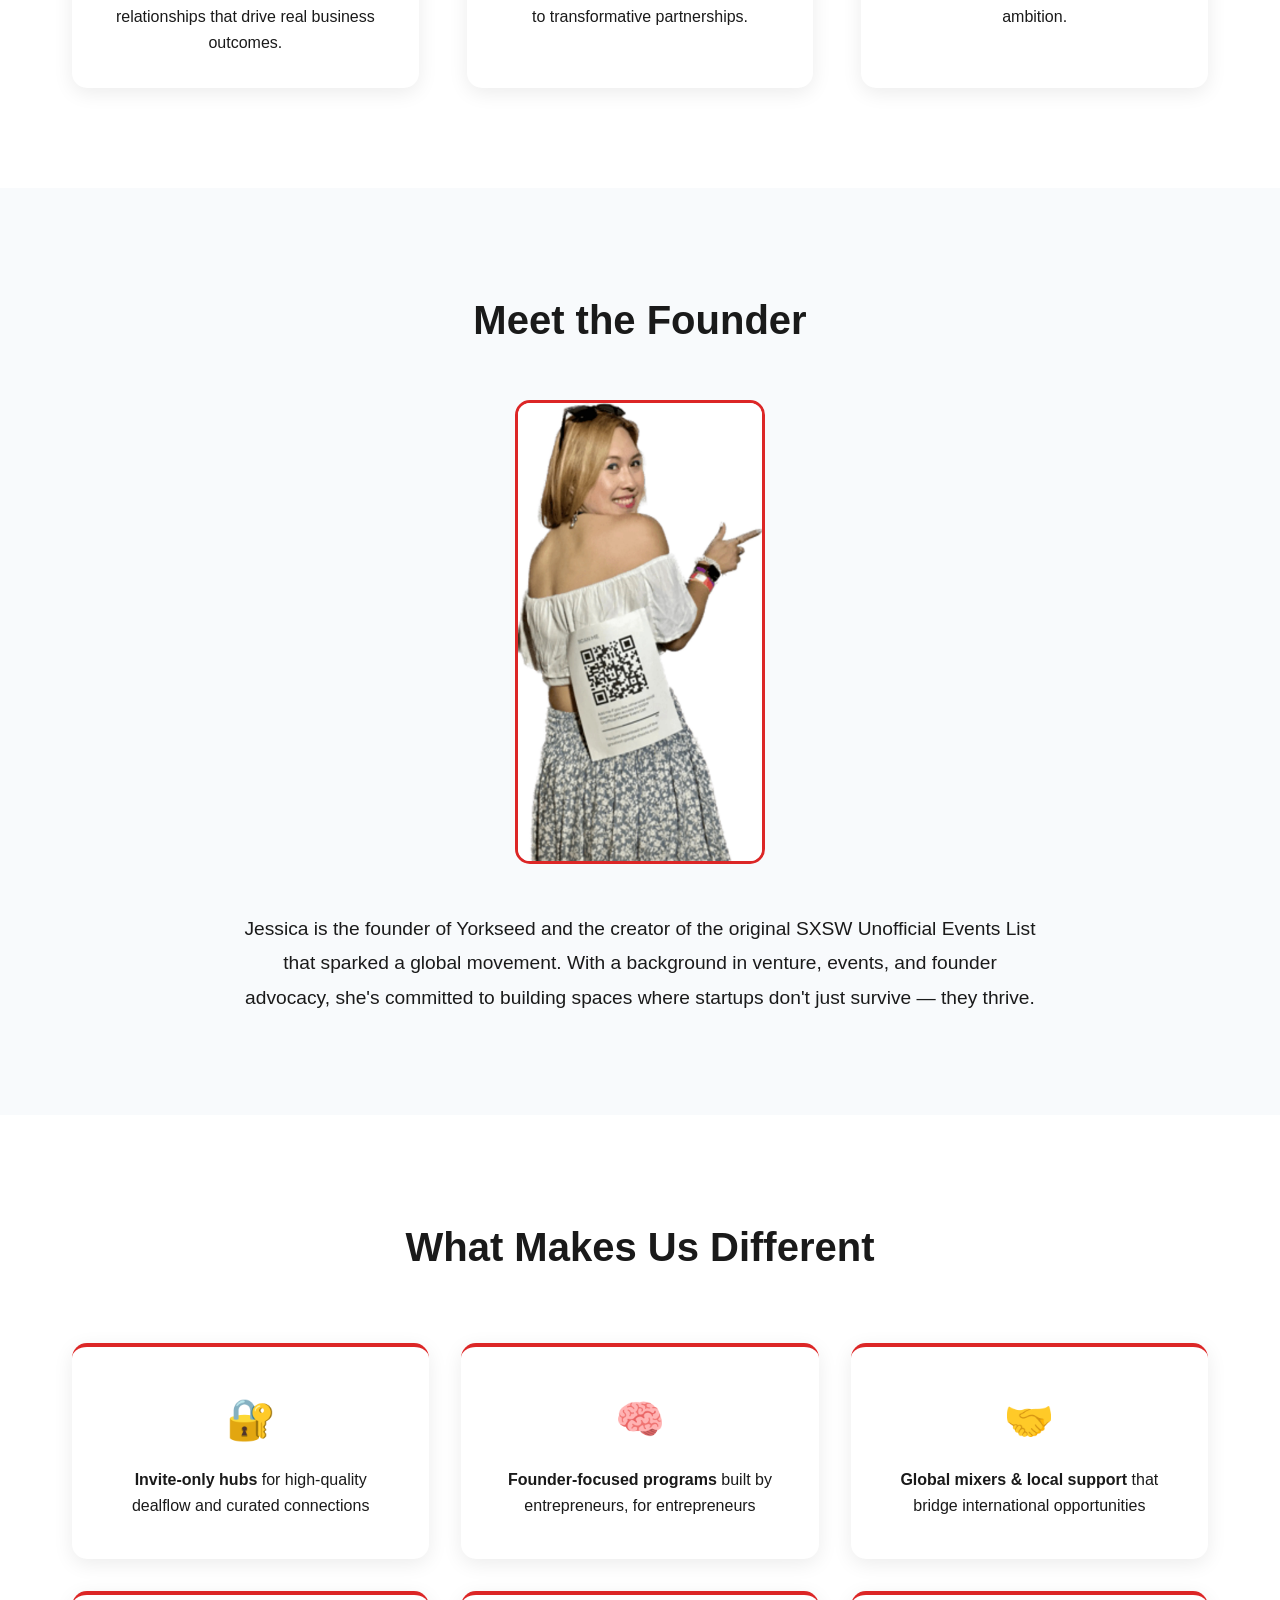
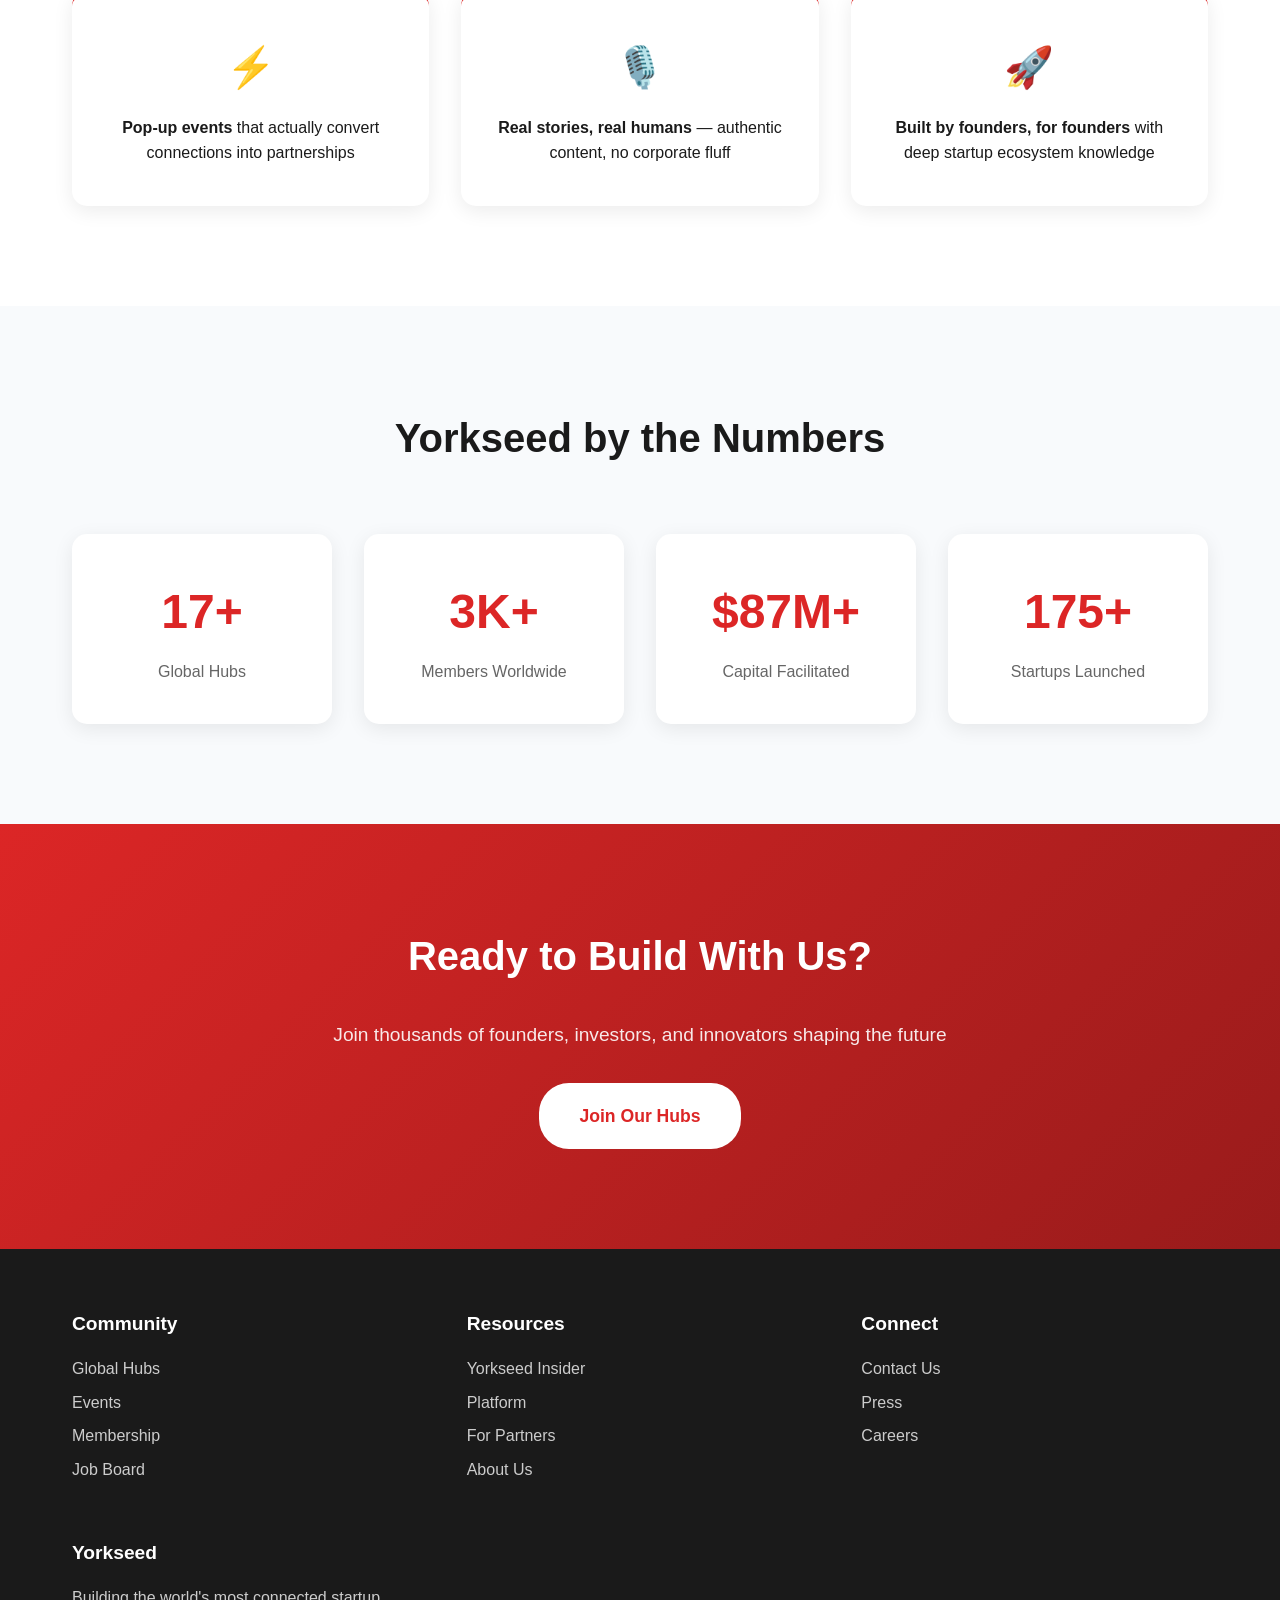
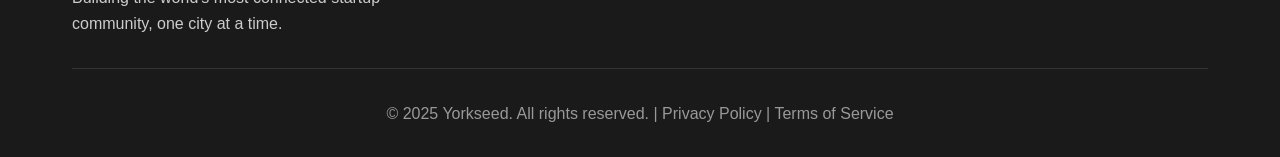
==== commit d0686c24: "Update about.html" ====
--- a/about.html
+++ b/about.html
@@ -21,6 +21,7 @@
         /* Header */
         .header {
             position: fixed;
+            height: 110px;
             top: 0;
             width: 100%;
             background: rgba(255, 255, 255, 0.95);
@@ -37,6 +38,7 @@
             display: flex;
             justify-content: space-between;
             align-items: center;
+            height: 100%;
             padding: 0 2rem;
         }
 
@@ -49,7 +51,8 @@
         }
 
         .logo img {
-            height: 40px;
+            max-height: 100px; /* keep logo within header */
+            height: auto;
             width: auto;
             margin-right: 0.5rem;
             transition: all 0.3s ease;
@@ -247,10 +250,9 @@
 
         .founder-section img {
             width: 250px;
-            height: 250px;
-            object-fit: cover;
-            border-radius: 50%;
-            border: 5px solid #dc2626;
+            height: auto;
+            border-radius: 15px;
+            border: 3px solid #dc2626;
             transition: all 0.3s ease;
         }
 
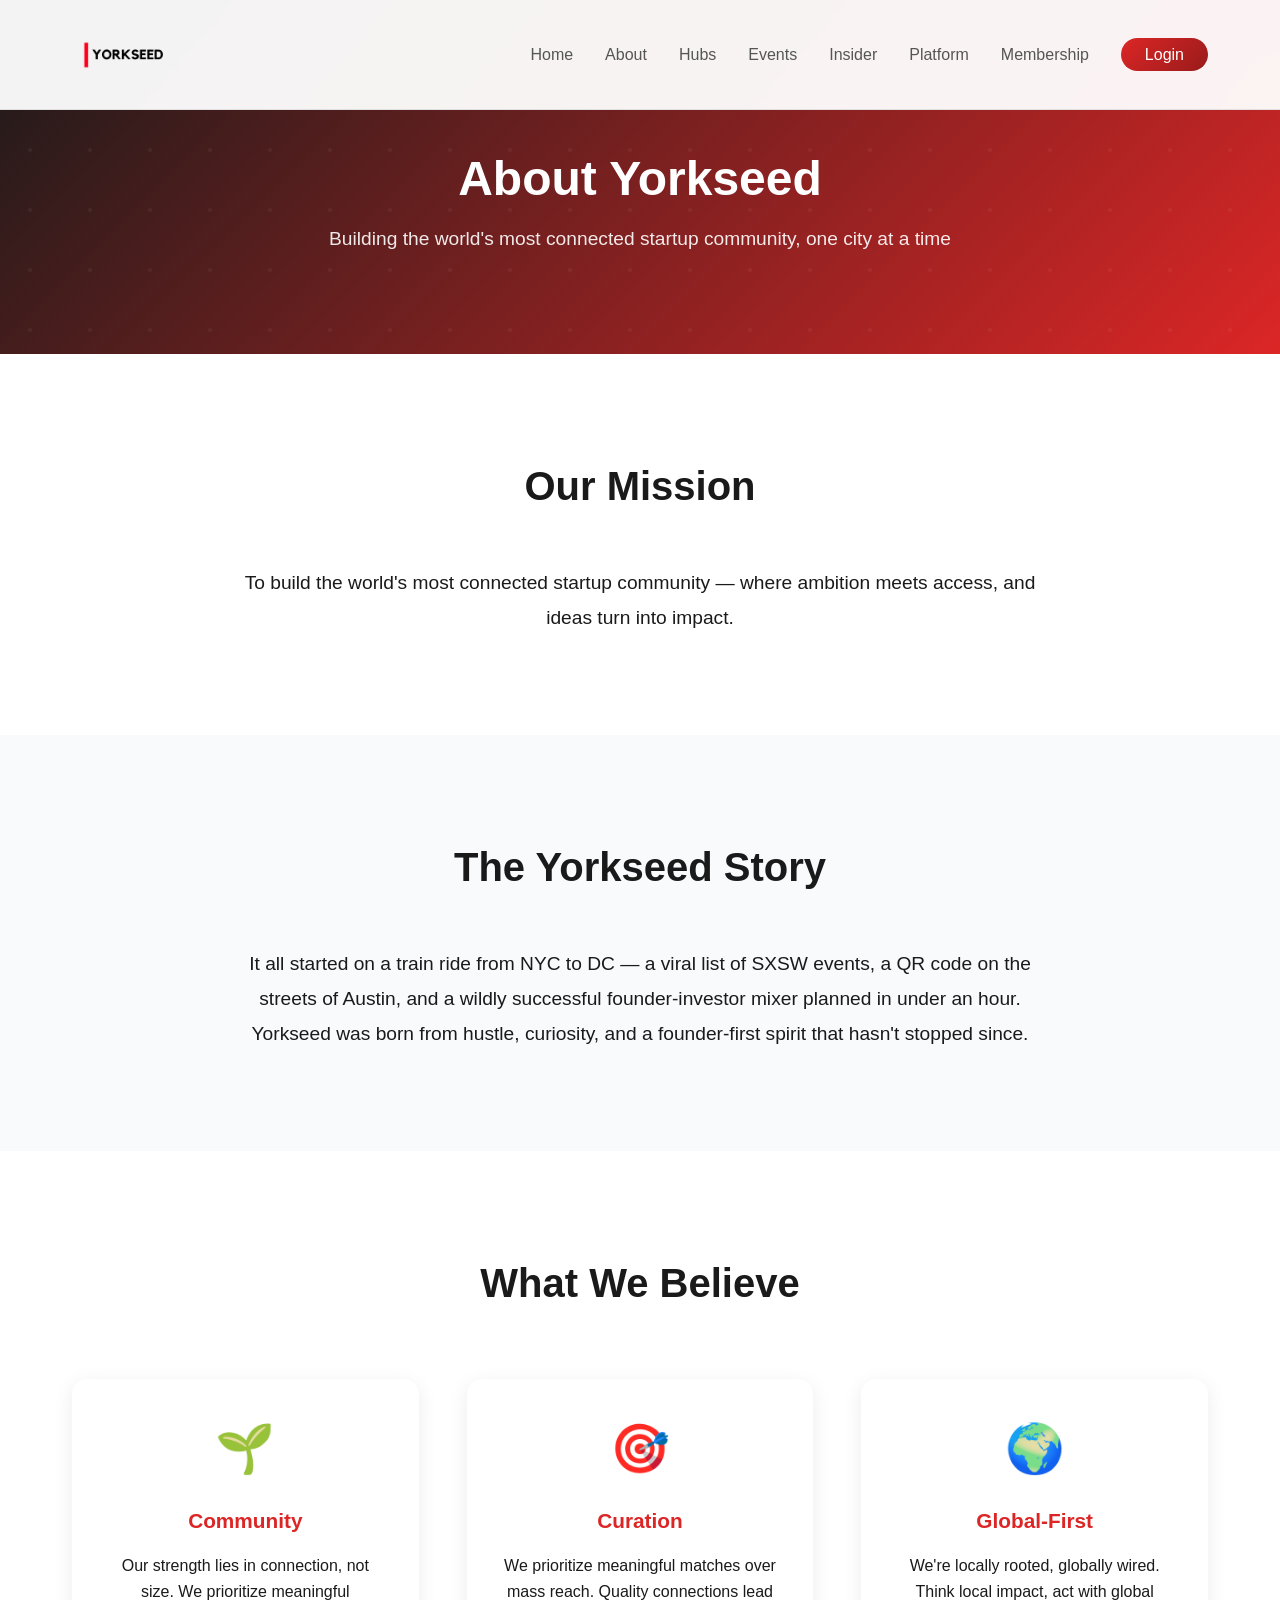
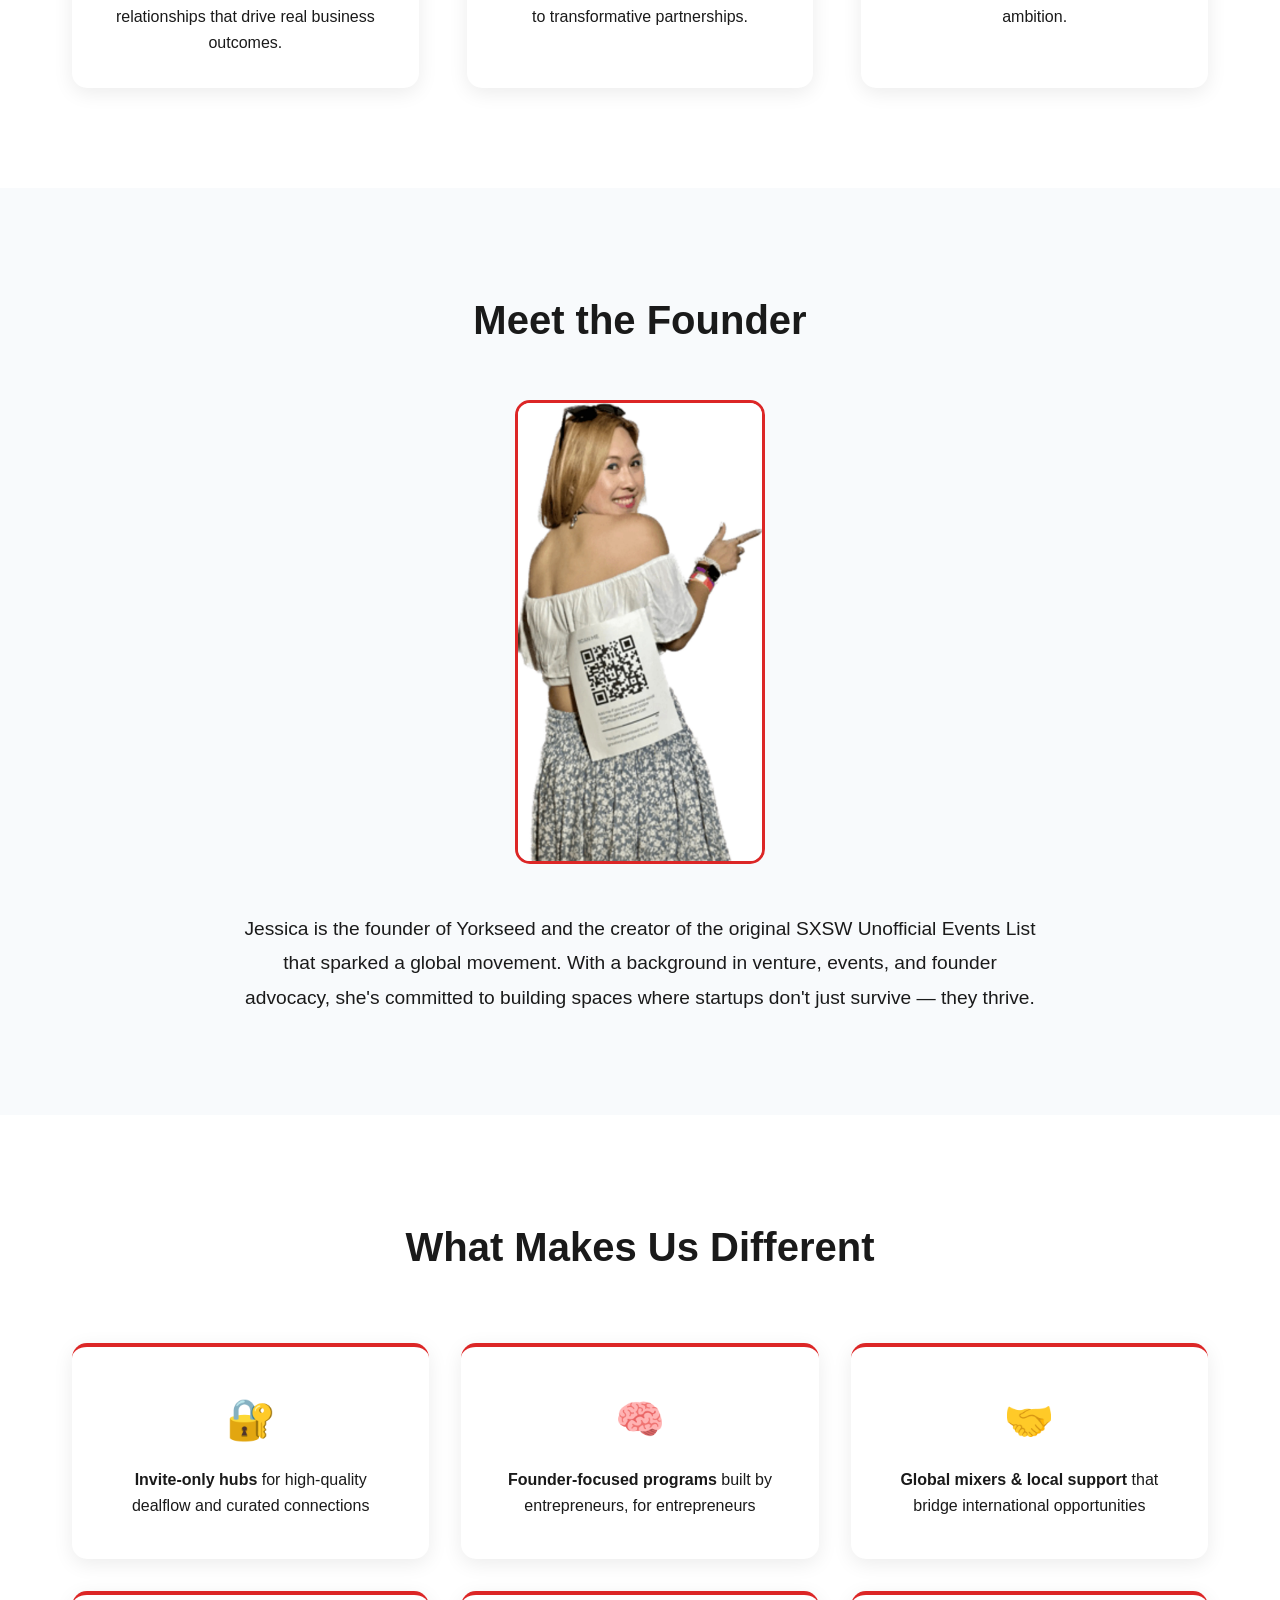
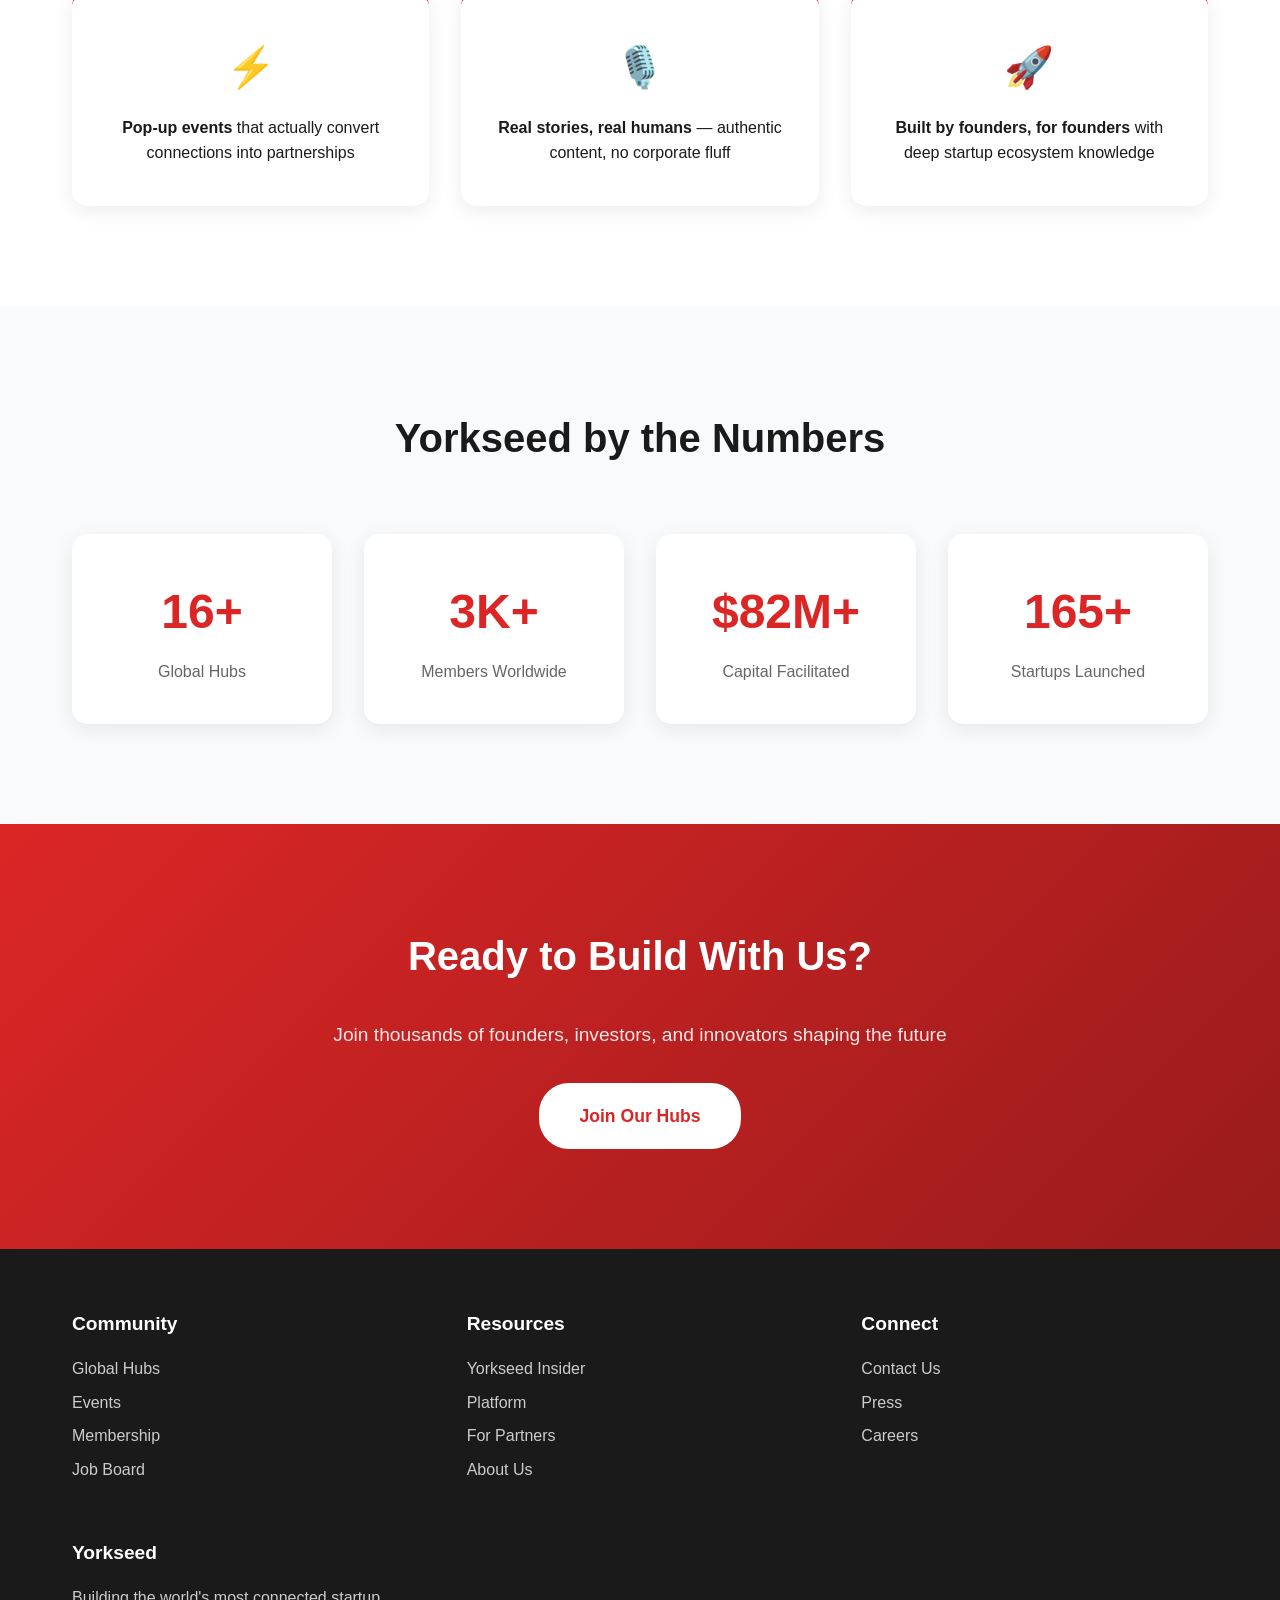
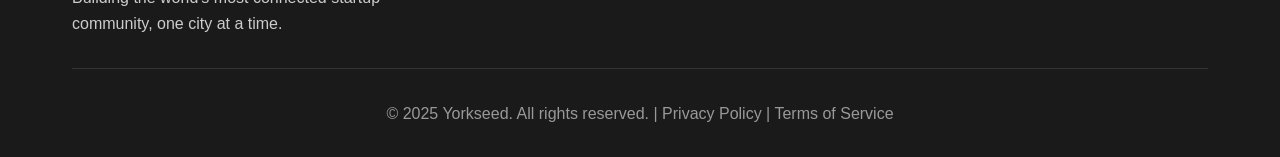
==== commit af43c15f: "Update about.html made the nav bar same as the other pages." ====
--- a/about.html
+++ b/about.html
@@ -438,6 +438,8 @@
             </a>
             <nav>
                 <ul class="nav-links">
+                    <li><a href="index.html">Home</a></li>
+                    <li><a href="about.html" class="active">About</a></li>
                     <li><a href="hubs.html">Hubs</a></li>
                     <li><a href="events.html">Events</a></li>
                     <li><a href="insider.html">Insider</a></li>
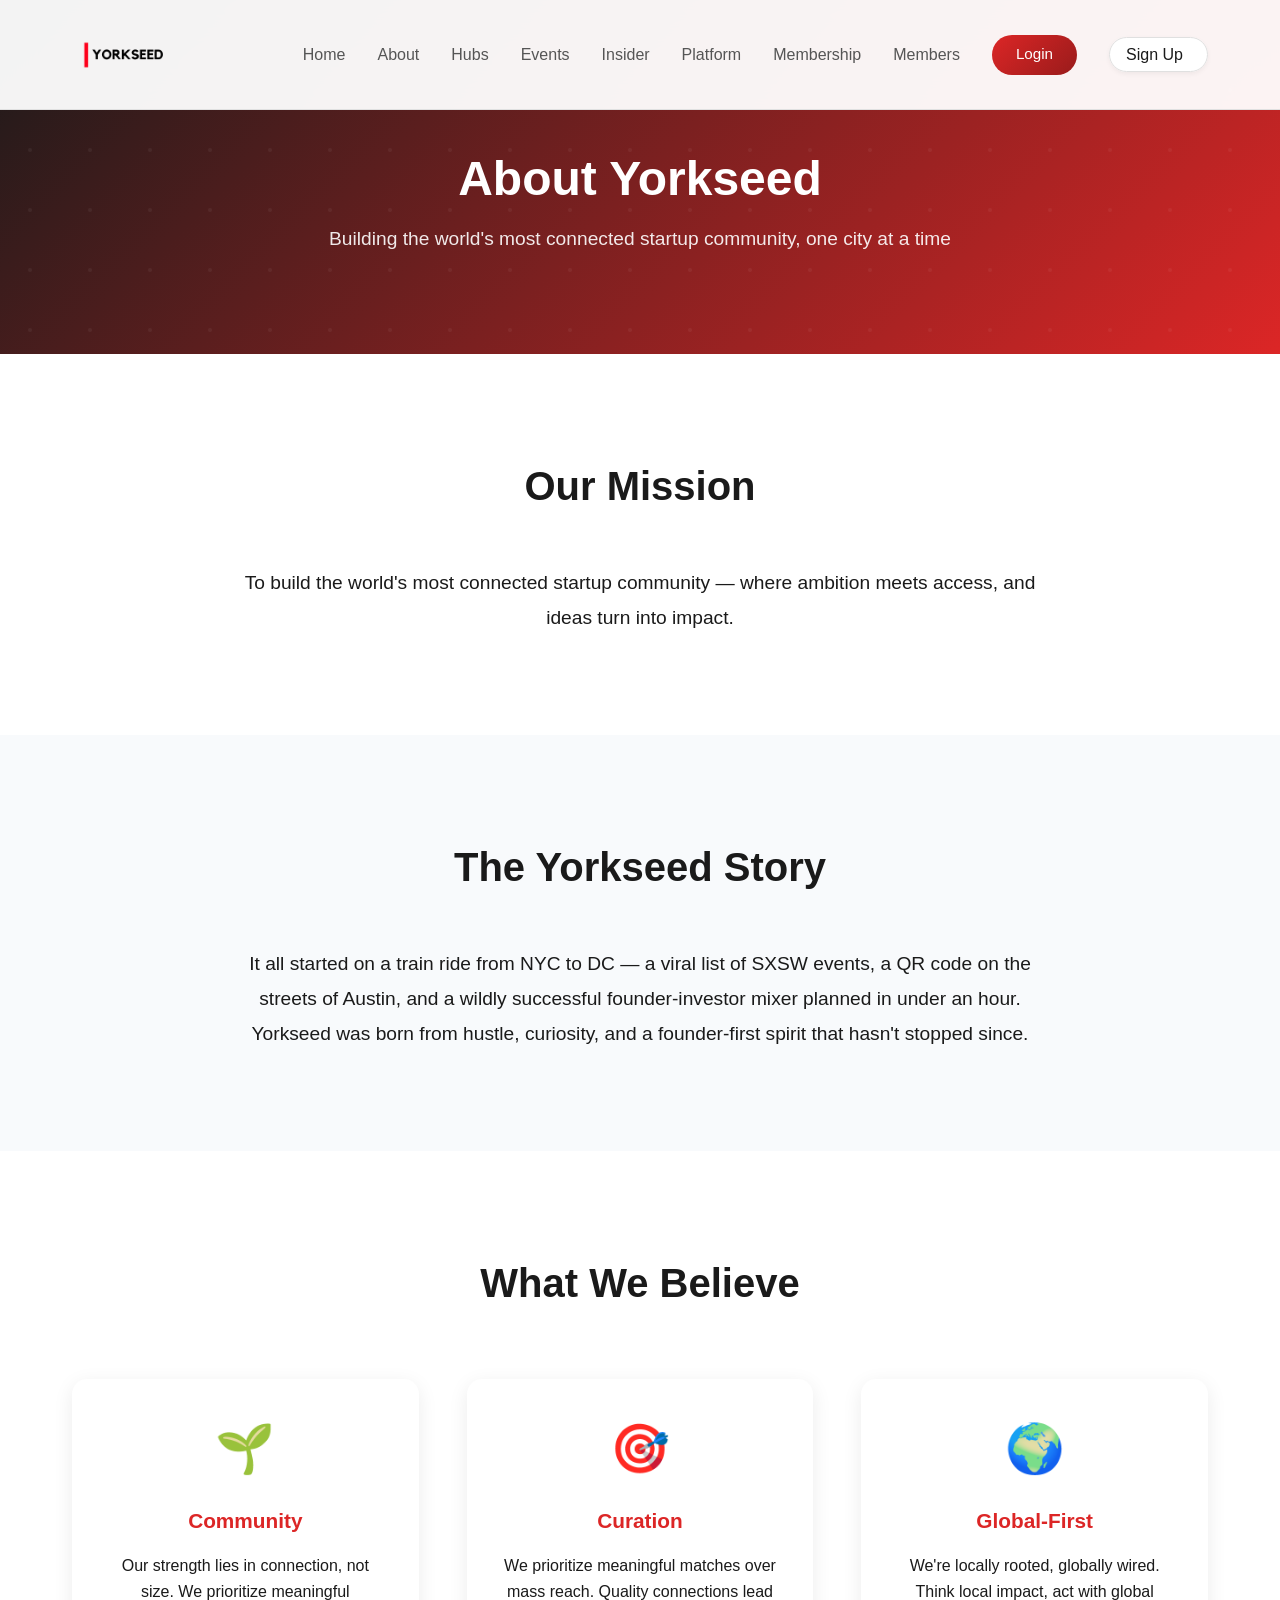
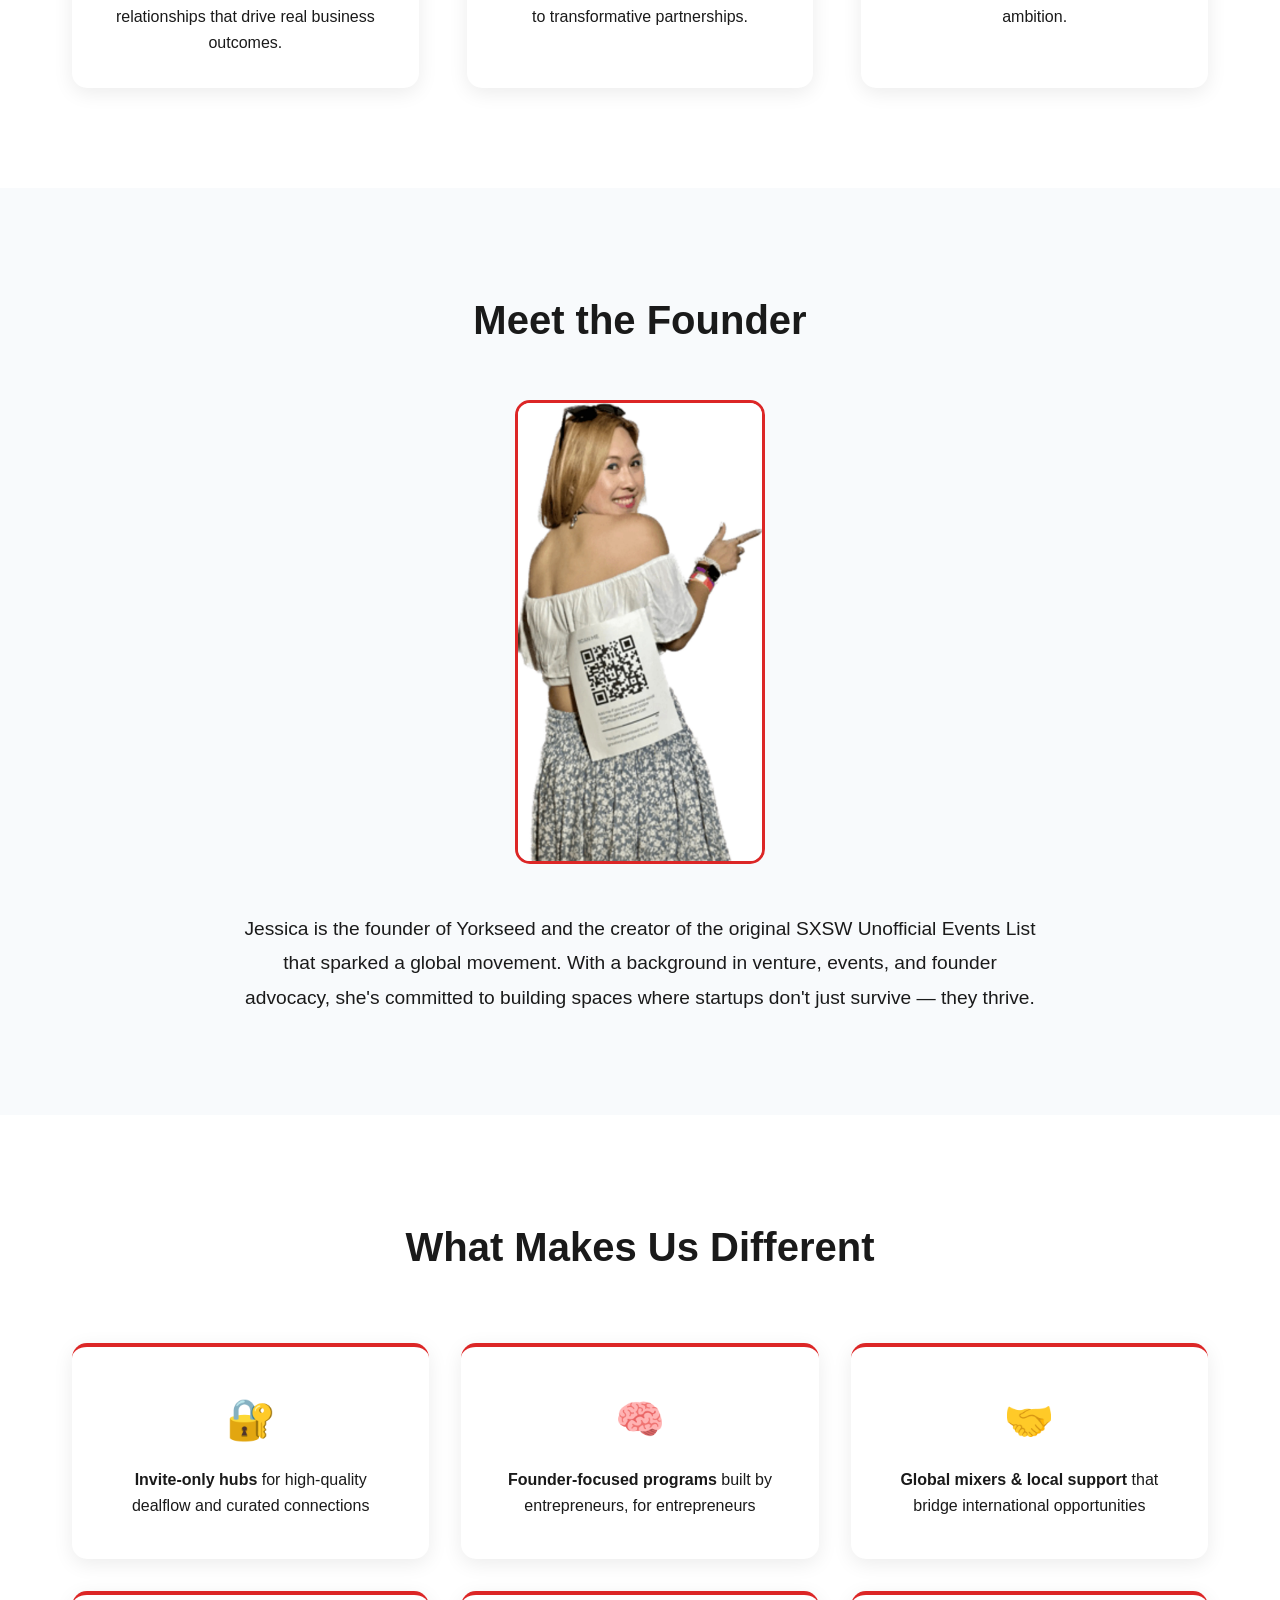
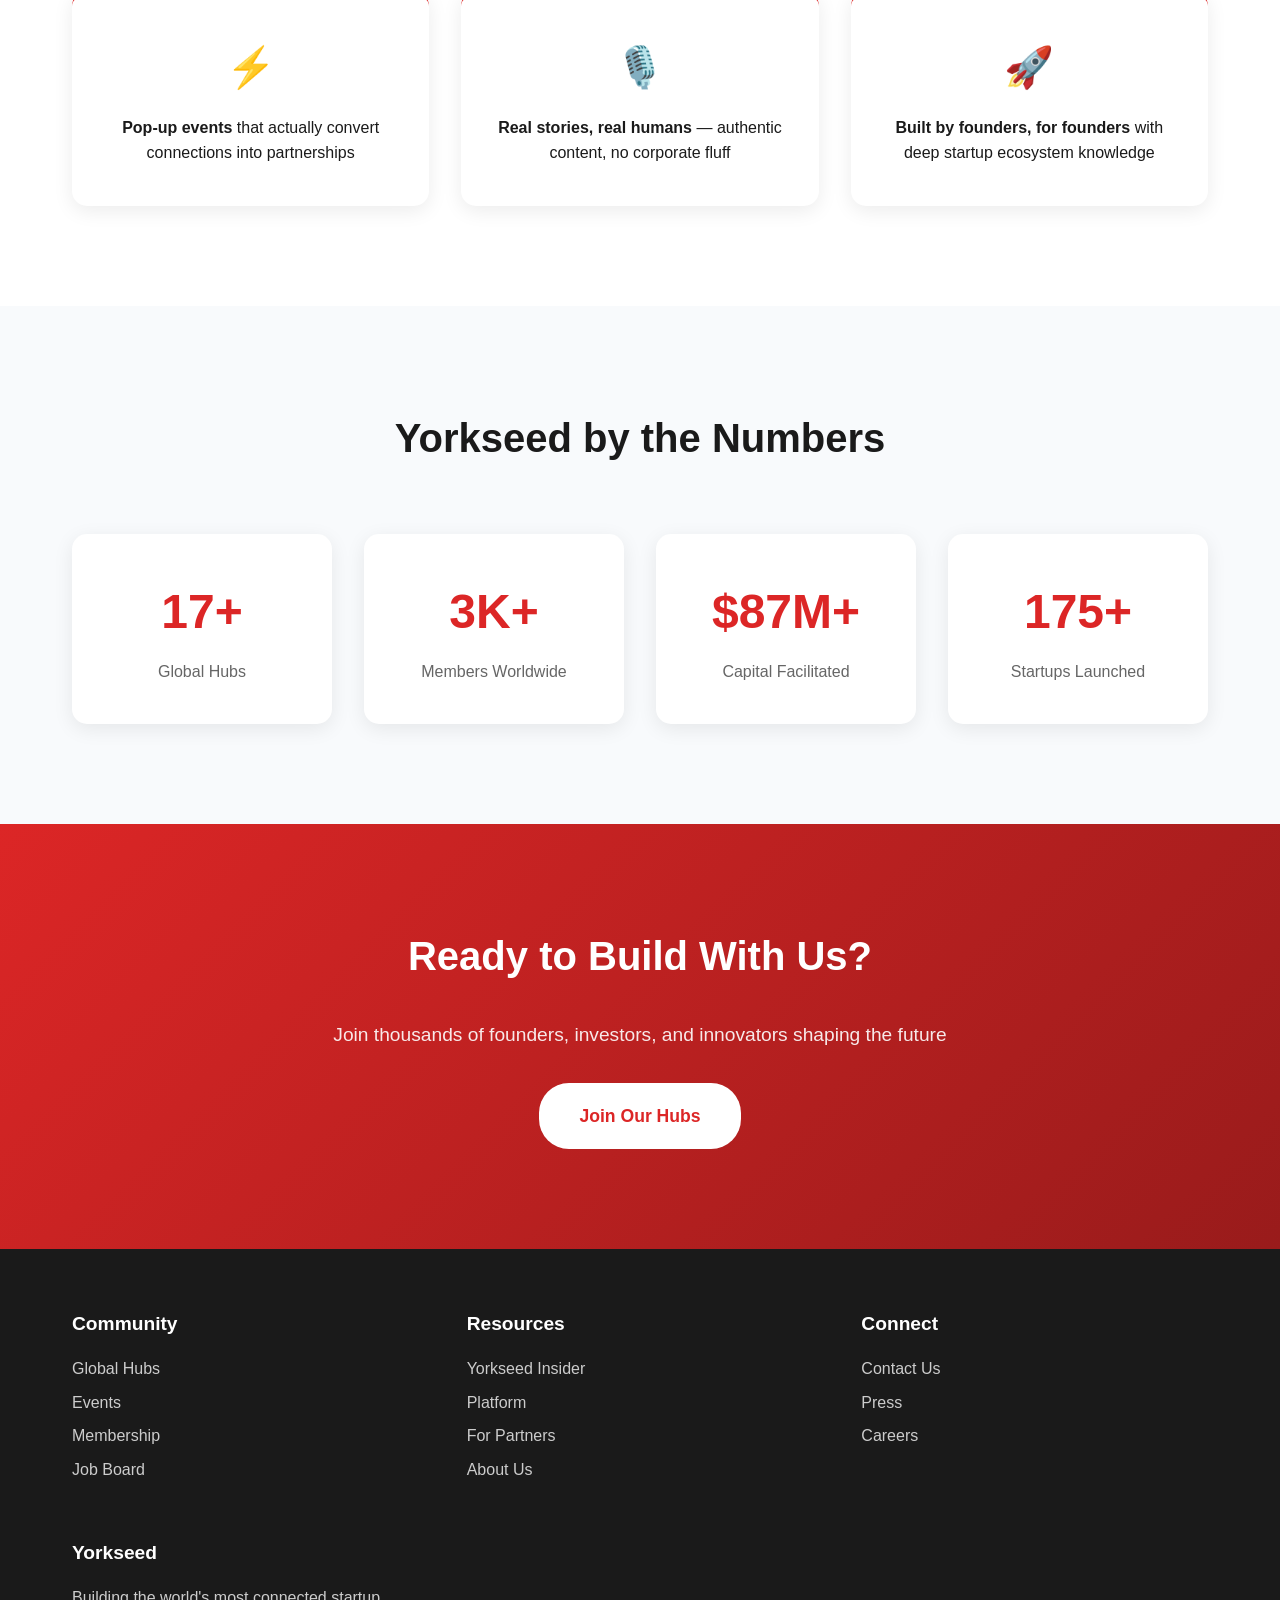
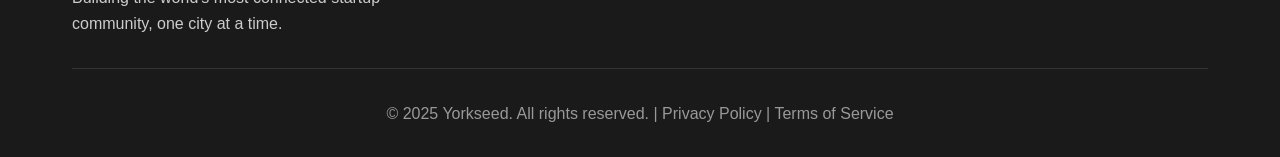
==== commit 77d5ed0d: "Made changes in members tab" ====
--- a/about.html
+++ b/about.html
@@ -4,6 +4,7 @@
     <meta charset="UTF-8">
     <meta name="viewport" content="width=device-width, initial-scale=1.0">
     <title>About | Yorkseed</title>
+    <link rel="stylesheet" href="css/buttons.css">
     <style>
         * {
             margin: 0;
@@ -104,20 +105,8 @@
             width: 100%;
         }
 
-        .login-btn {
-            background: linear-gradient(135deg, #dc2626 0%, #991b1b 100%);
-            color: white !important;
-            padding: 0.5rem 1.5rem;
-            border-radius: 25px;
-            transition: all 0.3s ease;
-            border: none;
-            cursor: pointer;
-        }
-
-        .login-btn:hover {
-            transform: translateY(-2px);
-            box-shadow: 0 10px 25px rgba(220, 38, 38, 0.3);
-        }
+
+
 
         /* Page Hero */
         .page-hero {
@@ -445,7 +434,10 @@
                     <li><a href="insider.html">Insider</a></li>
                     <li><a href="platform.html">Platform</a></li>
                     <li><a href="membership.html">Membership</a></li>
-                    <li><a href="login.html" class="login-btn">Login</a></li>
+                    <li class="members-item"><a href="members.html">Members</a></li>
+                    <li><a href="login.html" class="btn login-btn">Login</a></li>
+                    <li class="signup-item"><a href="signup.html" class="signup-btn">Sign Up</a></li>
+
                 </ul>
             </nav>
         </div>
--- a/css/buttons.css
+++ b/css/buttons.css
@@ -0,0 +1,67 @@
+/* Buttons - buttons.css */
+
+/* Base Button Styles */
+.btn {
+    display: inline-flex;
+    align-items: center;
+    justify-content: center;
+    padding: 0.5rem 1.5rem;
+    border-radius: 20px;
+    font-weight: 500;
+    font-size: 0.95rem;
+    text-decoration: none;
+    cursor: pointer;
+    transition: all 0.3s ease;
+    border: none;
+    height: 40px;
+}
+
+/* Signup Button */
+.signup-btn {
+    background: #ffffff;
+    color: #1a1a1a !important;
+    padding: 0.5rem 1.5rem 0.5rem 1rem;
+    border: 1px solid #e0e0e0;
+    border-radius: 25px;
+    box-shadow: 0 2px 5px rgba(0, 0, 0, 0.05);
+}
+
+/* Hover effects */
+.signup-btn:hover {
+    background: #f8f9fa;
+    transform: translateY(-2px);
+    box-shadow: 0 5px 15px rgba(0, 0, 0, 0.1);
+    border-color: #c0c0c0;
+}
+
+.signup-btn:hover::before {
+    transform: rotate(90deg);
+}
+
+/* Active state */
+.signup-btn:active {
+    transform: translateY(0);
+    box-shadow: 0 2px 5px rgba(0, 0, 0, 0.1);
+}
+
+/* Focus state for accessibility */
+.signup-btn:focus {
+    outline: none;
+    box-shadow: 0 0 0 3px rgba(0, 123, 255, 0.25);
+}
+
+/* Login Button */
+.login-btn {
+            background: linear-gradient(135deg, #dc2626 0%, #991b1b 100%);
+            color: white !important;
+            padding: 0.5rem 1.5rem;
+            border-radius: 25px;
+            transition: all 0.3s ease;
+            border: none;
+            cursor: pointer;
+        }
+
+.login-btn:hover {
+            transform: translateY(-2px);
+            box-shadow: 0 10px 25px rgba(220, 38, 38, 0.3);
+        }
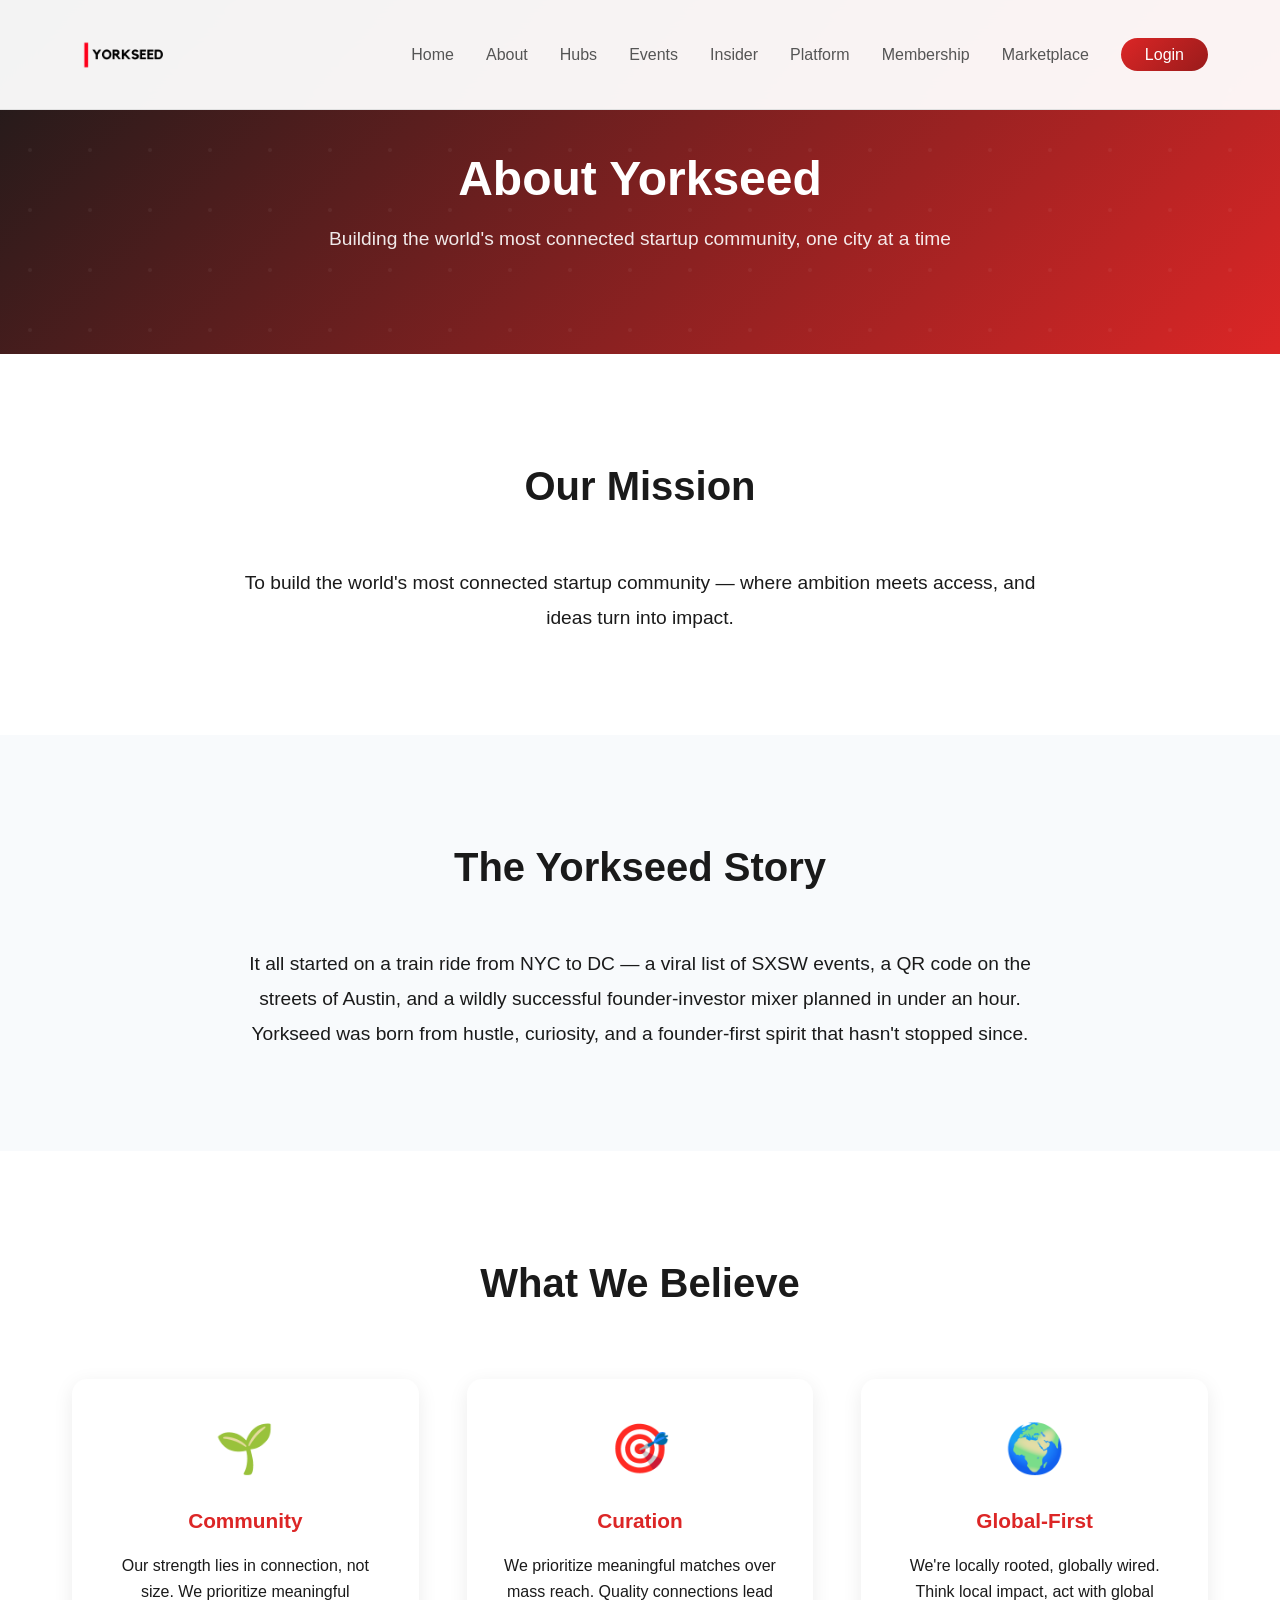
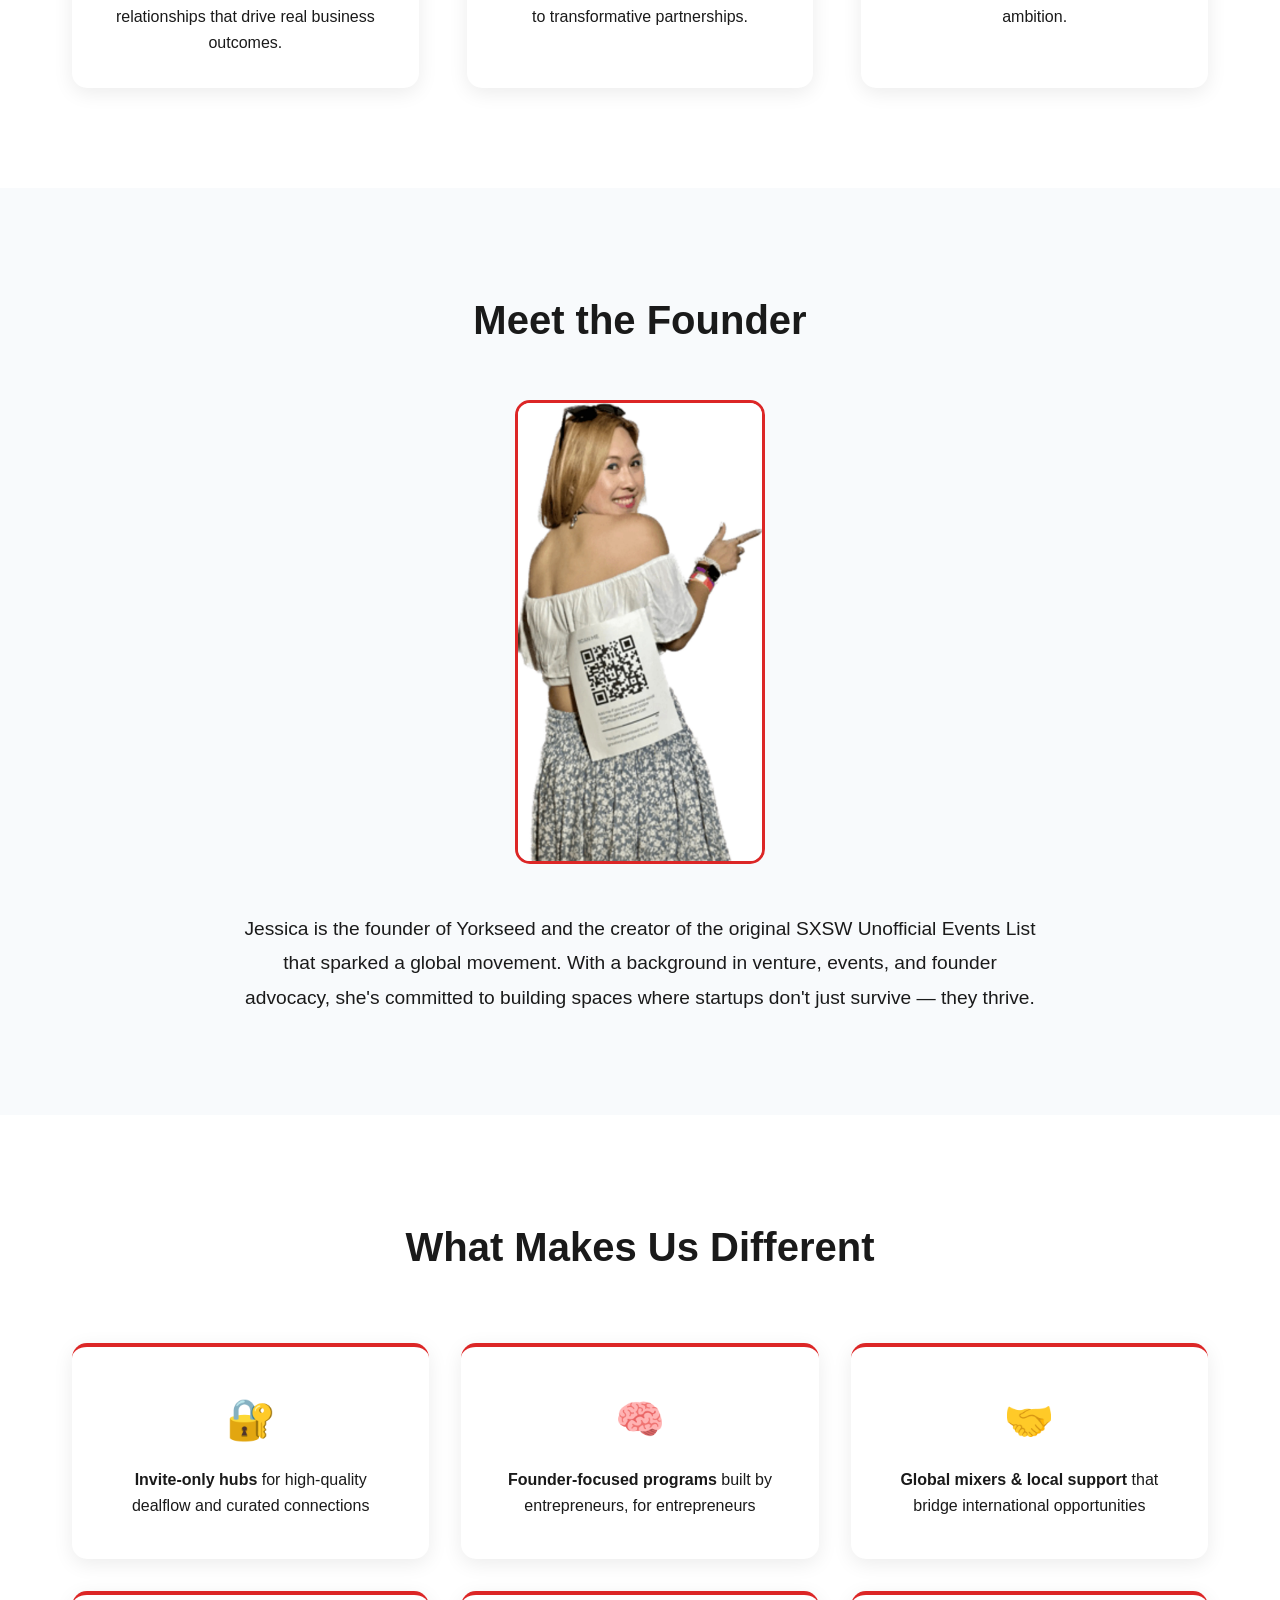
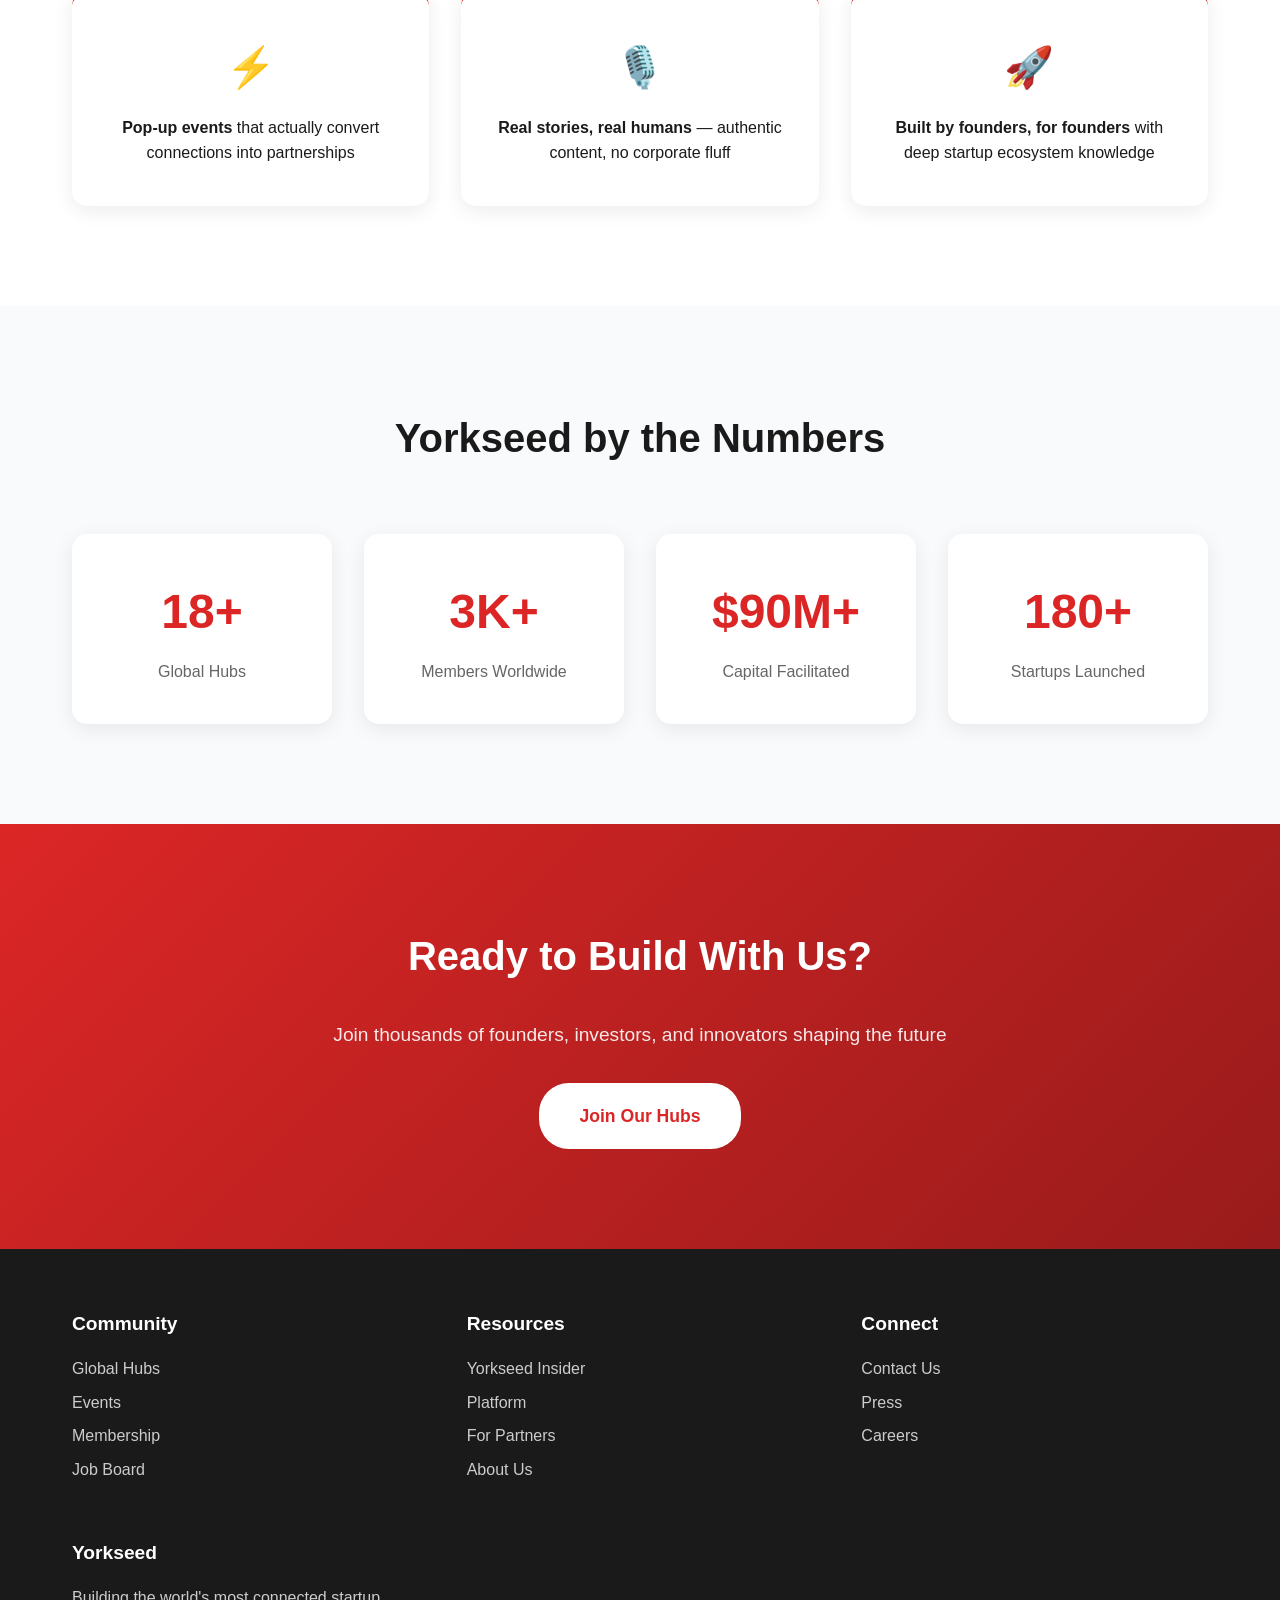
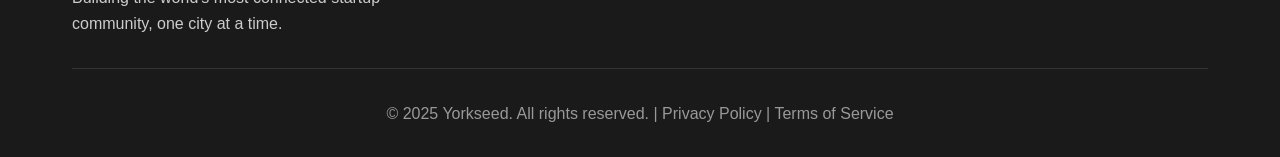
==== commit 1a04eca4: "Update about.html" ====
--- a/about.html
+++ b/about.html
@@ -4,7 +4,6 @@
     <meta charset="UTF-8">
     <meta name="viewport" content="width=device-width, initial-scale=1.0">
     <title>About | Yorkseed</title>
-    <link rel="stylesheet" href="css/buttons.css">
     <style>
         * {
             margin: 0;
@@ -105,8 +104,20 @@
             width: 100%;
         }
 
-
-
+        .login-btn {
+            background: linear-gradient(135deg, #dc2626 0%, #991b1b 100%);
+            color: white !important;
+            padding: 0.5rem 1.5rem;
+            border-radius: 25px;
+            transition: all 0.3s ease;
+            border: none;
+            cursor: pointer;
+        }
+
+        .login-btn:hover {
+            transform: translateY(-2px);
+            box-shadow: 0 10px 25px rgba(220, 38, 38, 0.3);
+        }
 
         /* Page Hero */
         .page-hero {
@@ -434,10 +445,8 @@
                     <li><a href="insider.html">Insider</a></li>
                     <li><a href="platform.html">Platform</a></li>
                     <li><a href="membership.html">Membership</a></li>
-                    <li class="members-item"><a href="members.html">Members</a></li>
-                    <li><a href="login.html" class="btn login-btn">Login</a></li>
-                    <li class="signup-item"><a href="signup.html" class="signup-btn">Sign Up</a></li>
-
+                    <li><a href="marketplace.html">Marketplace</a></li>
+                    <li><a href="login.html" class="login-btn">Login</a></li>
                 </ul>
             </nav>
         </div>
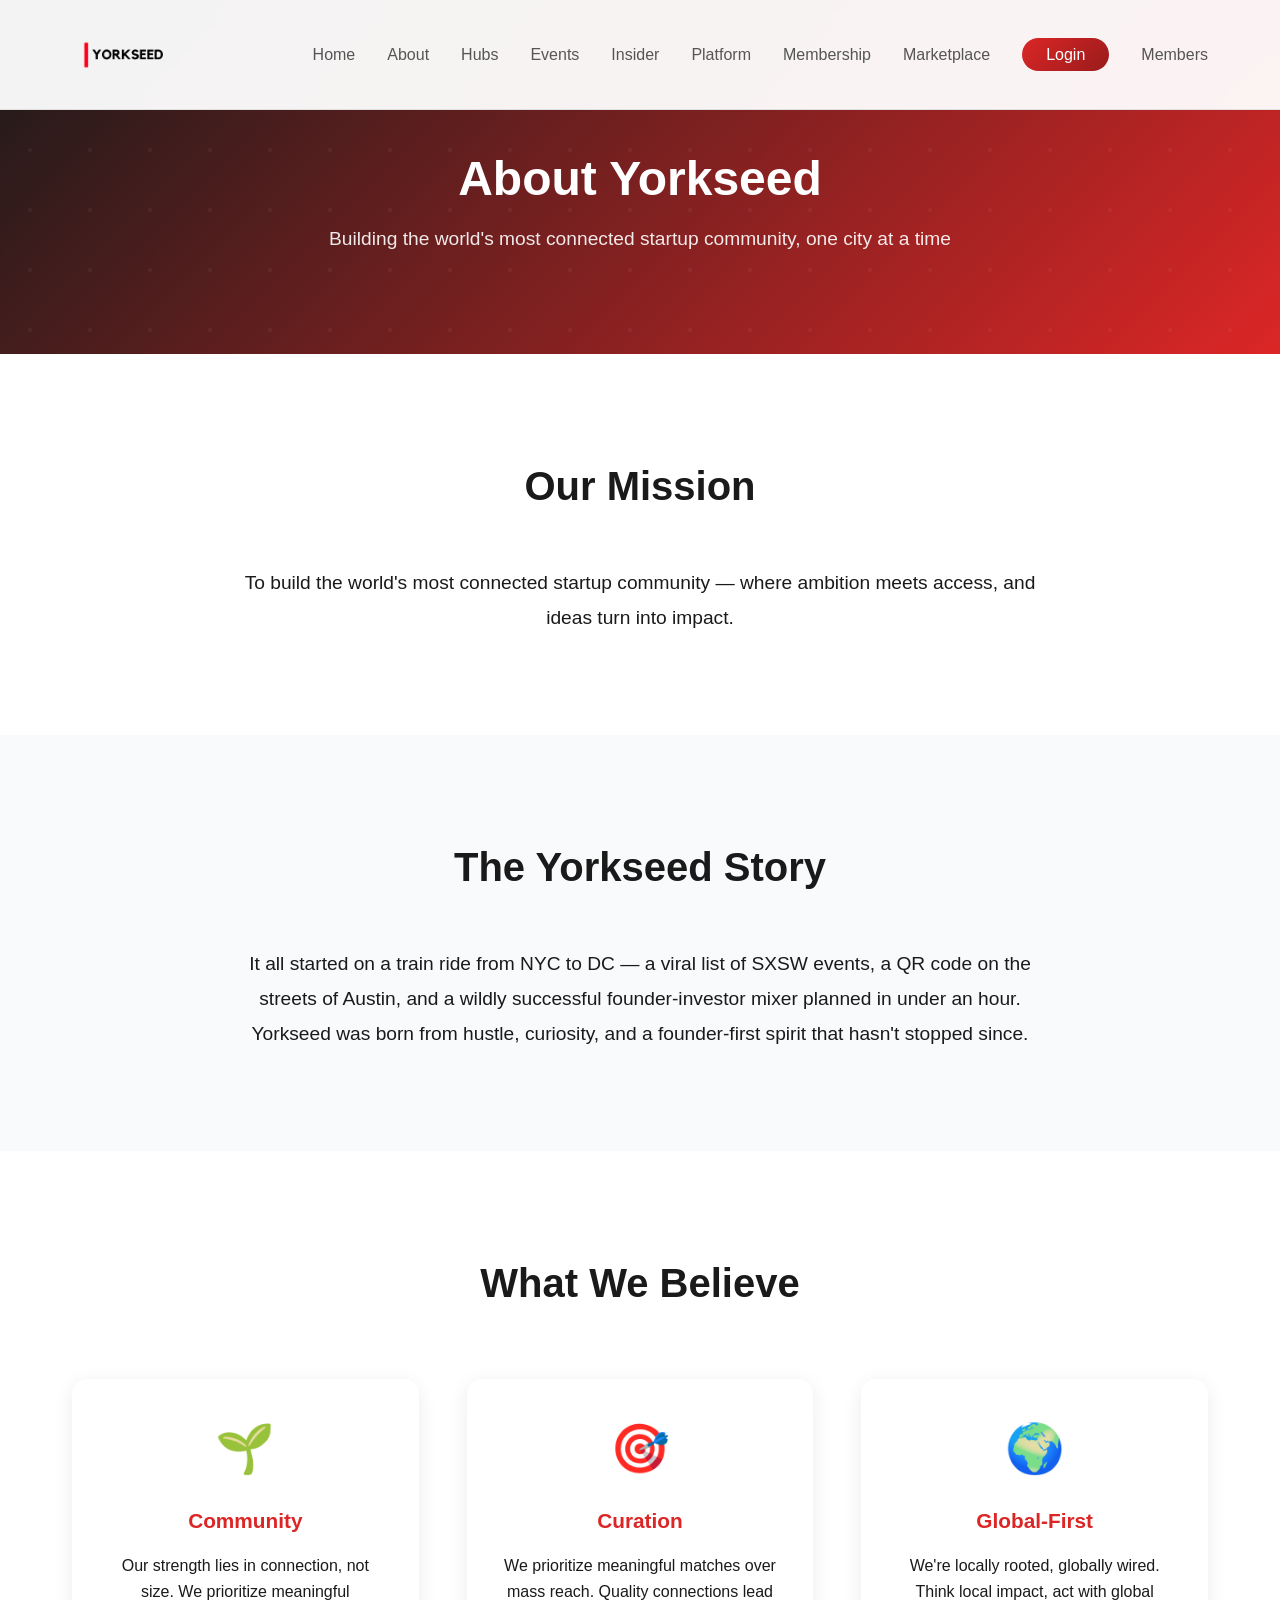
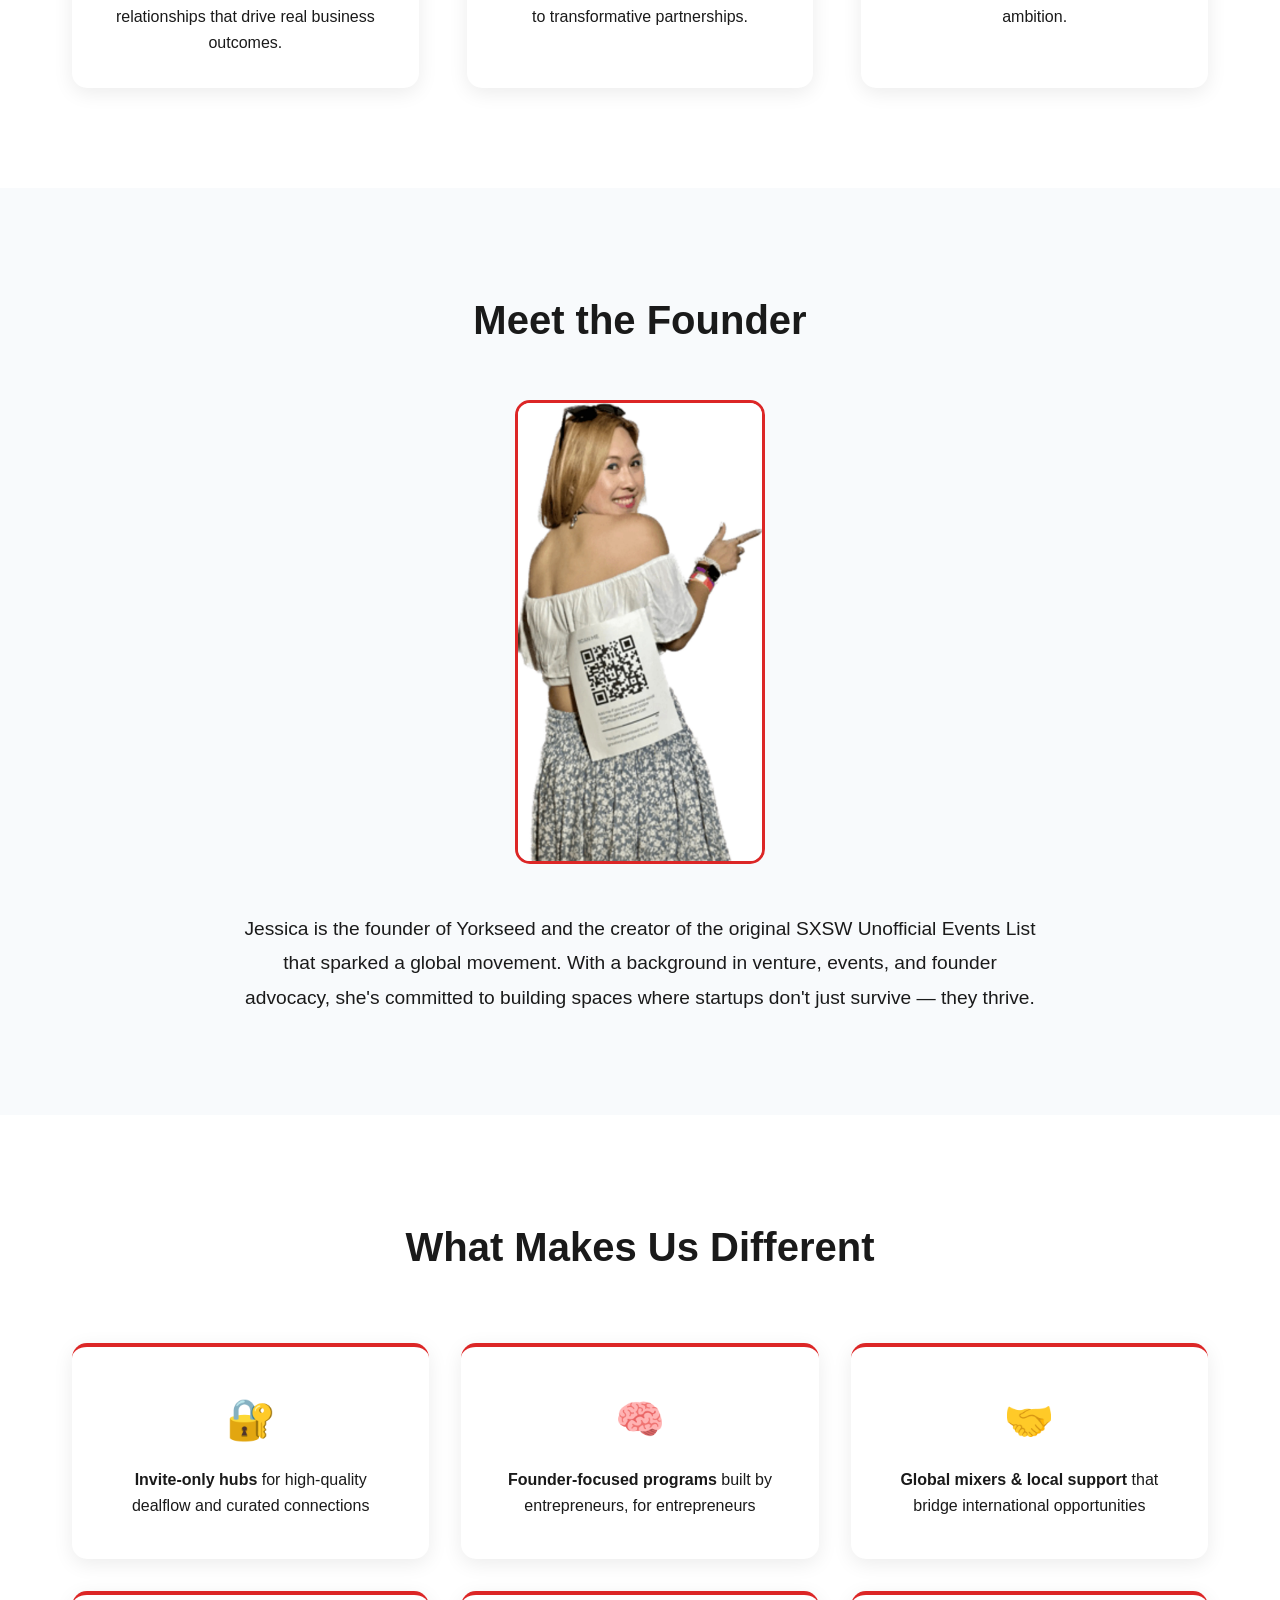
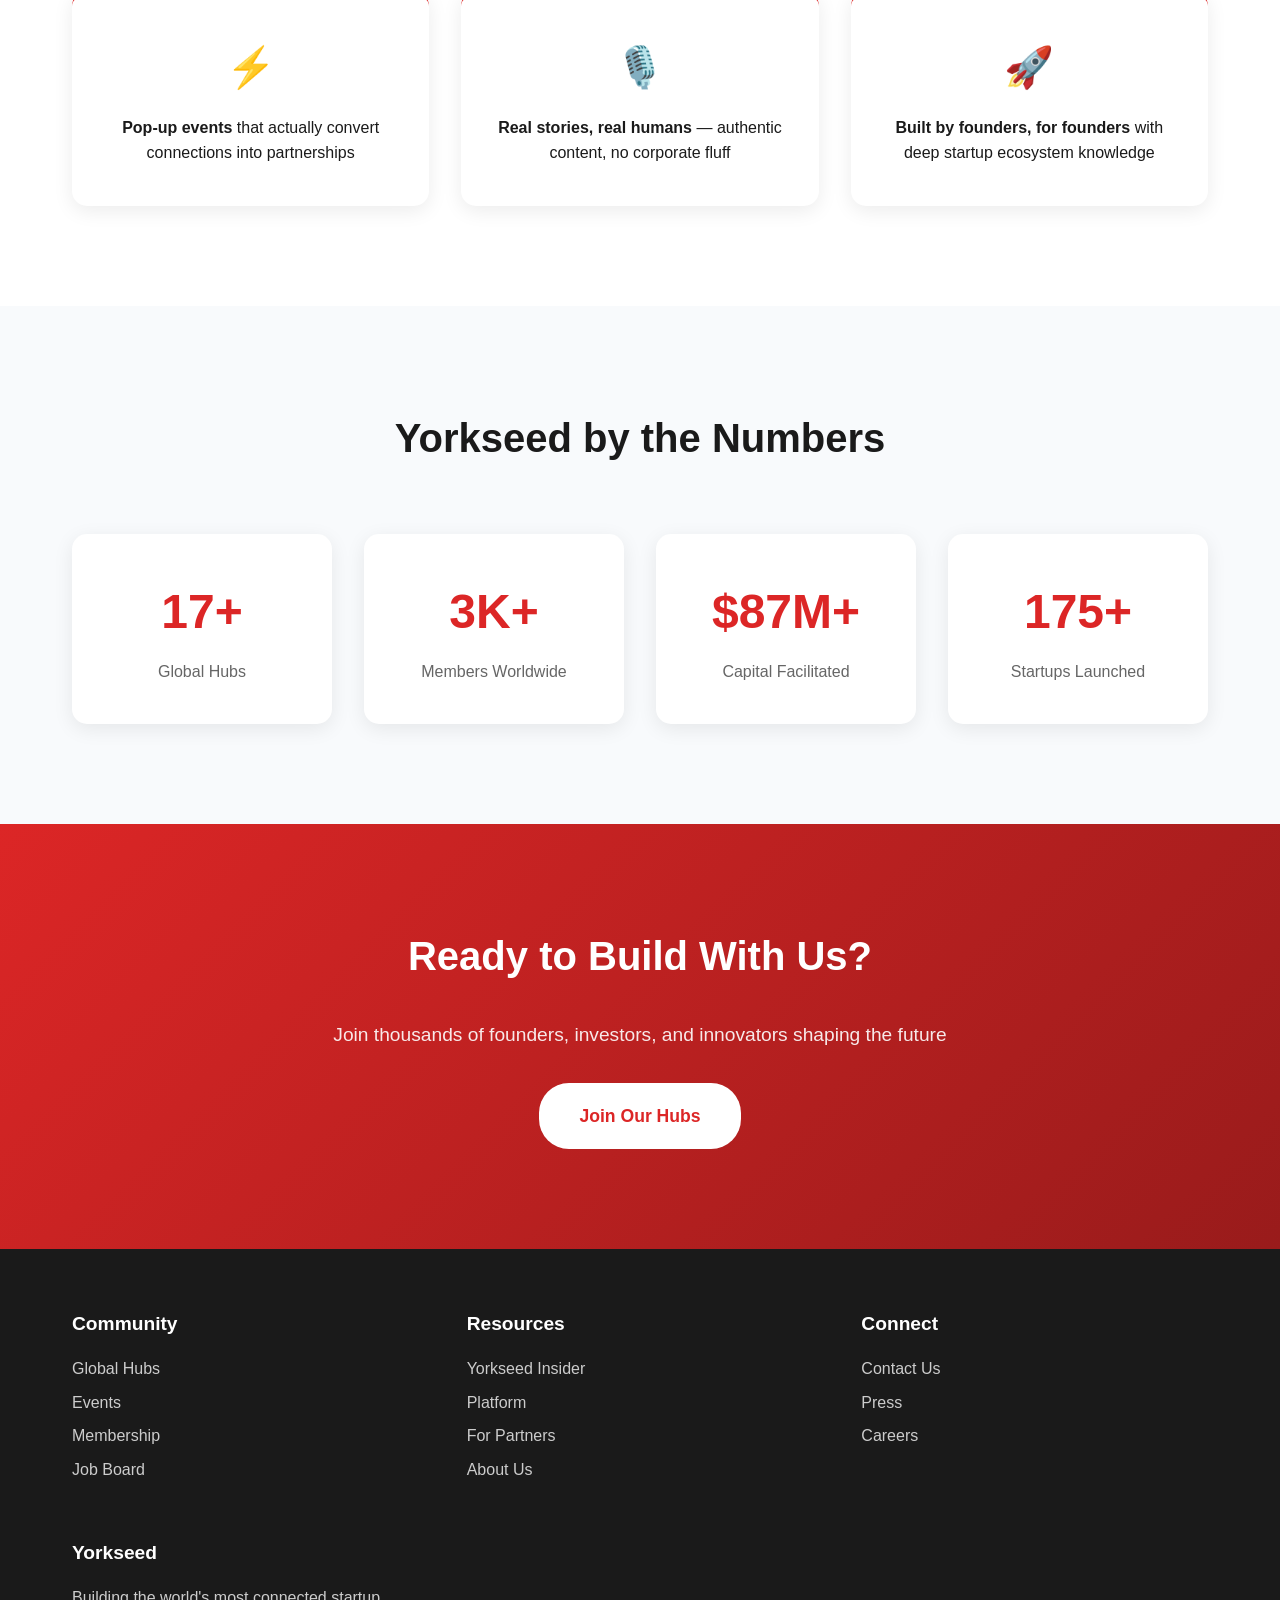
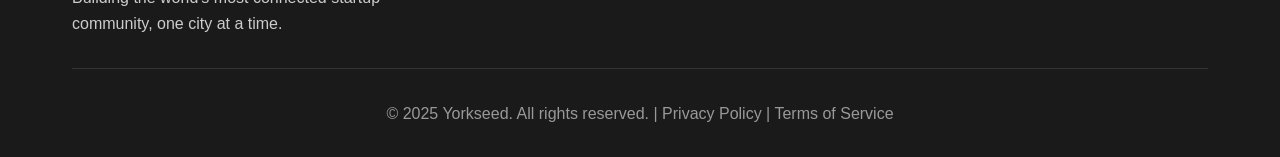
==== commit 58d76df2: "Update about.html" ====
--- a/about.html
+++ b/about.html
@@ -447,6 +447,7 @@
                     <li><a href="membership.html">Membership</a></li>
                     <li><a href="marketplace.html">Marketplace</a></li>
                     <li><a href="login.html" class="login-btn">Login</a></li>
+                    <li><a href="members.html">Members</a></li>
                 </ul>
             </nav>
         </div>
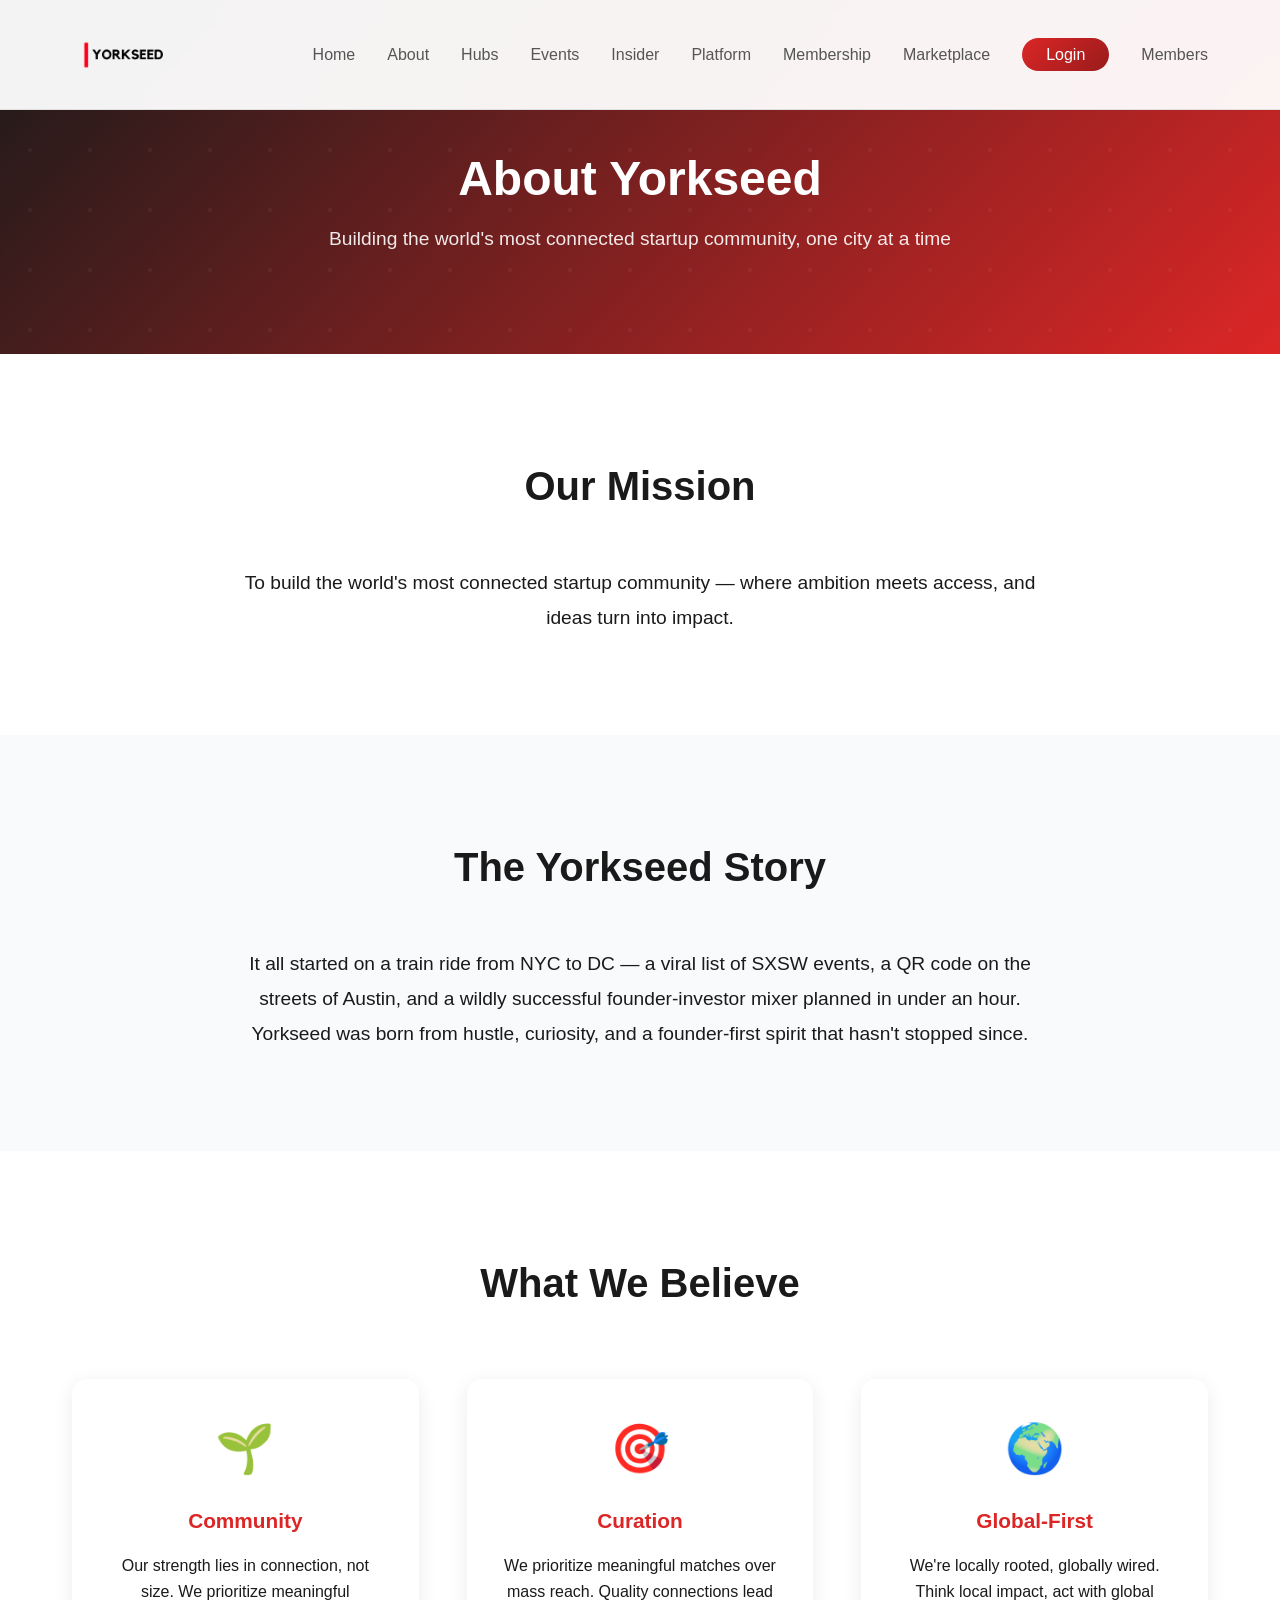
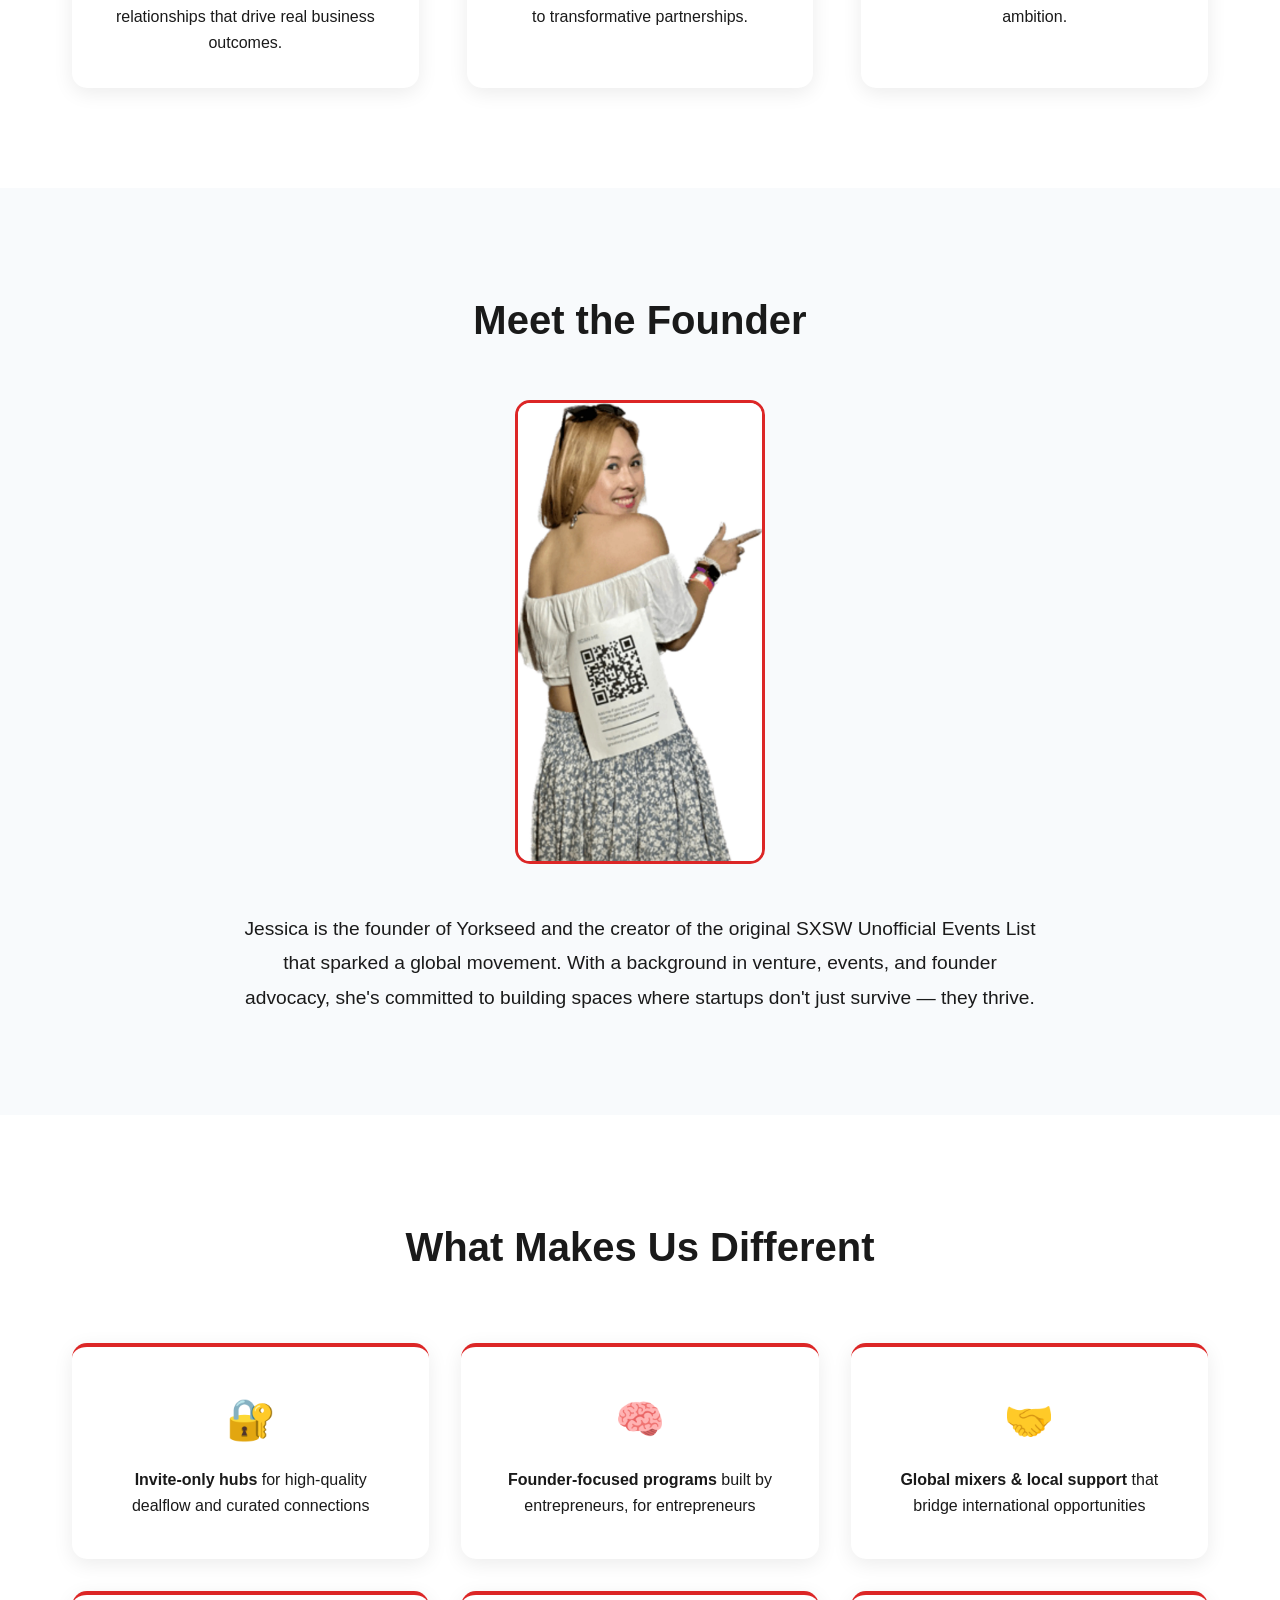
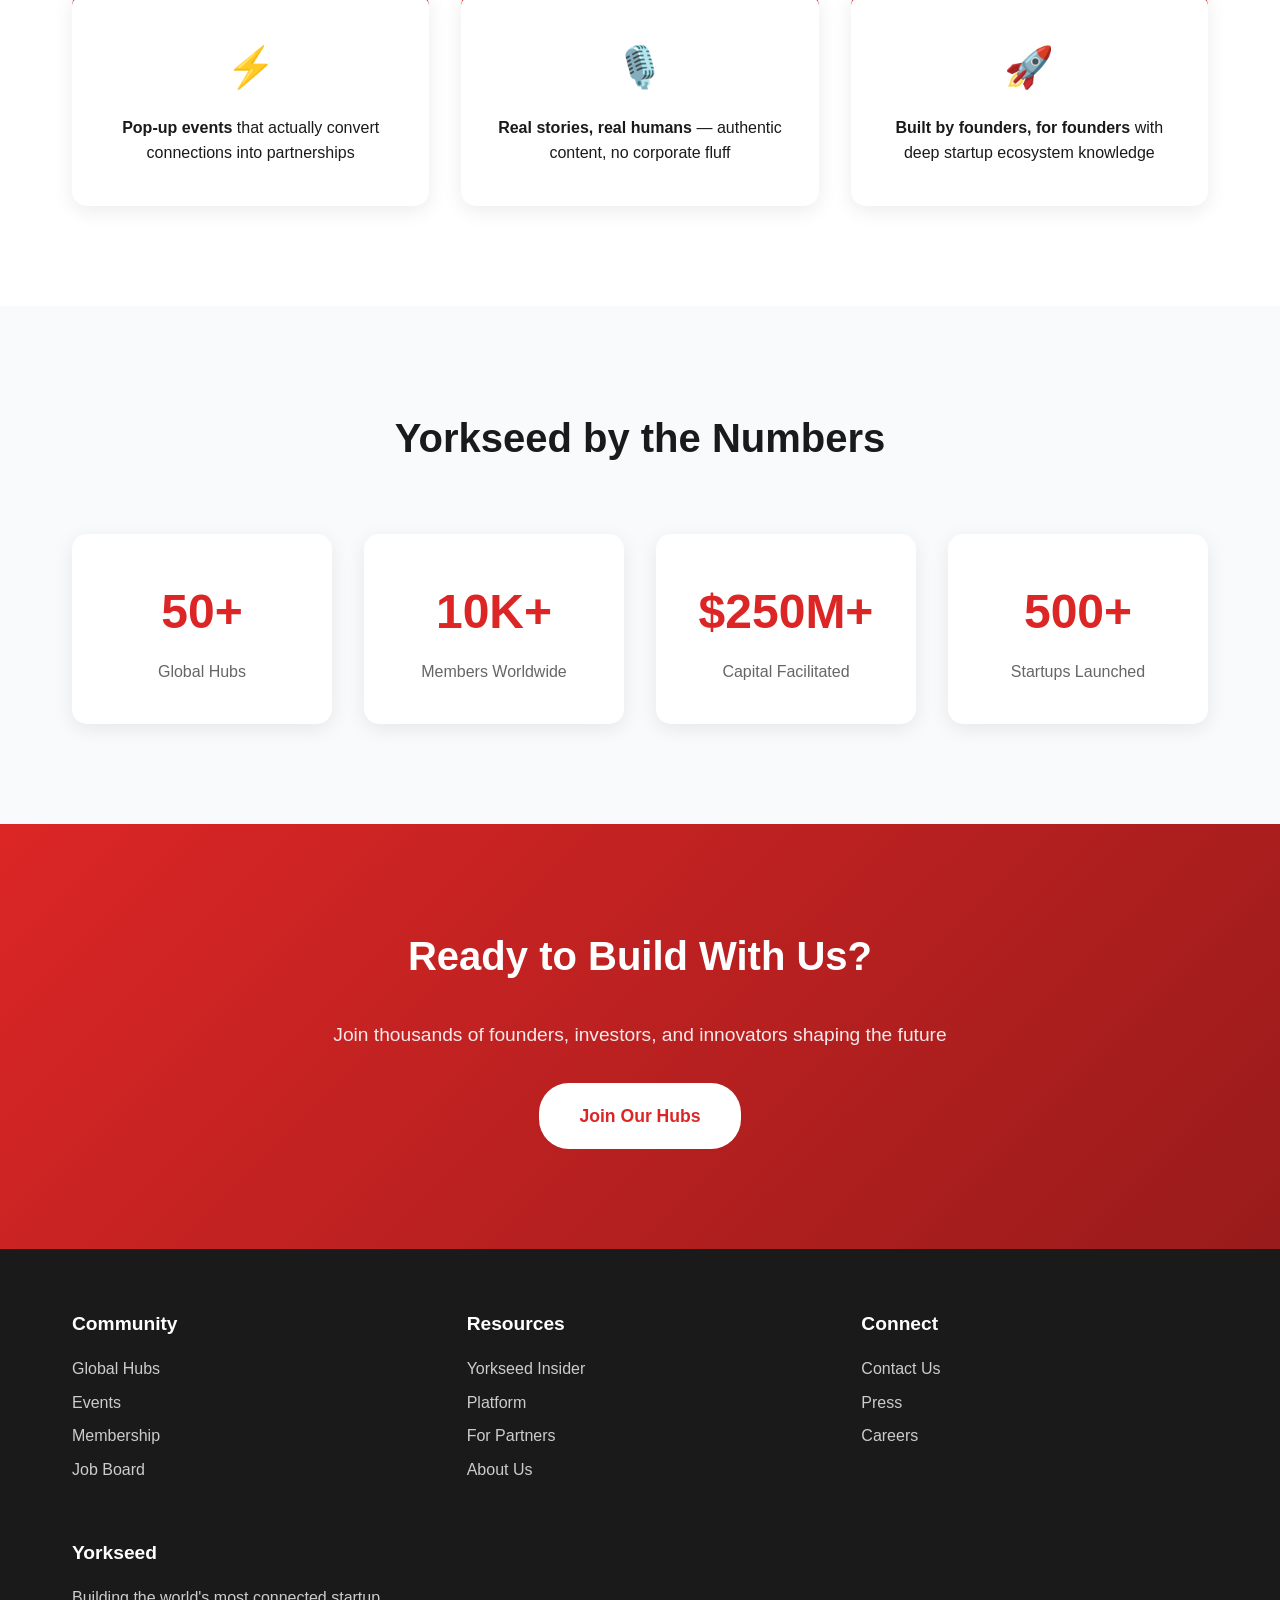
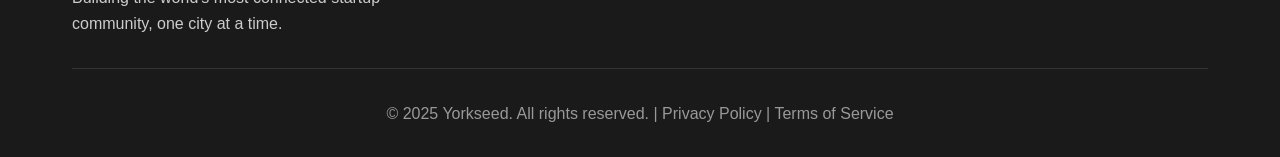
==== commit ebbe8029: "Update about.html" ====
--- a/about.html
+++ b/about.html
@@ -675,6 +675,7 @@
         if (statsSection) {
             observer.observe(statsSection.parentElement);
         }
+        <script src="auth.js"></script>
     </script>
 </body>
 </html>
